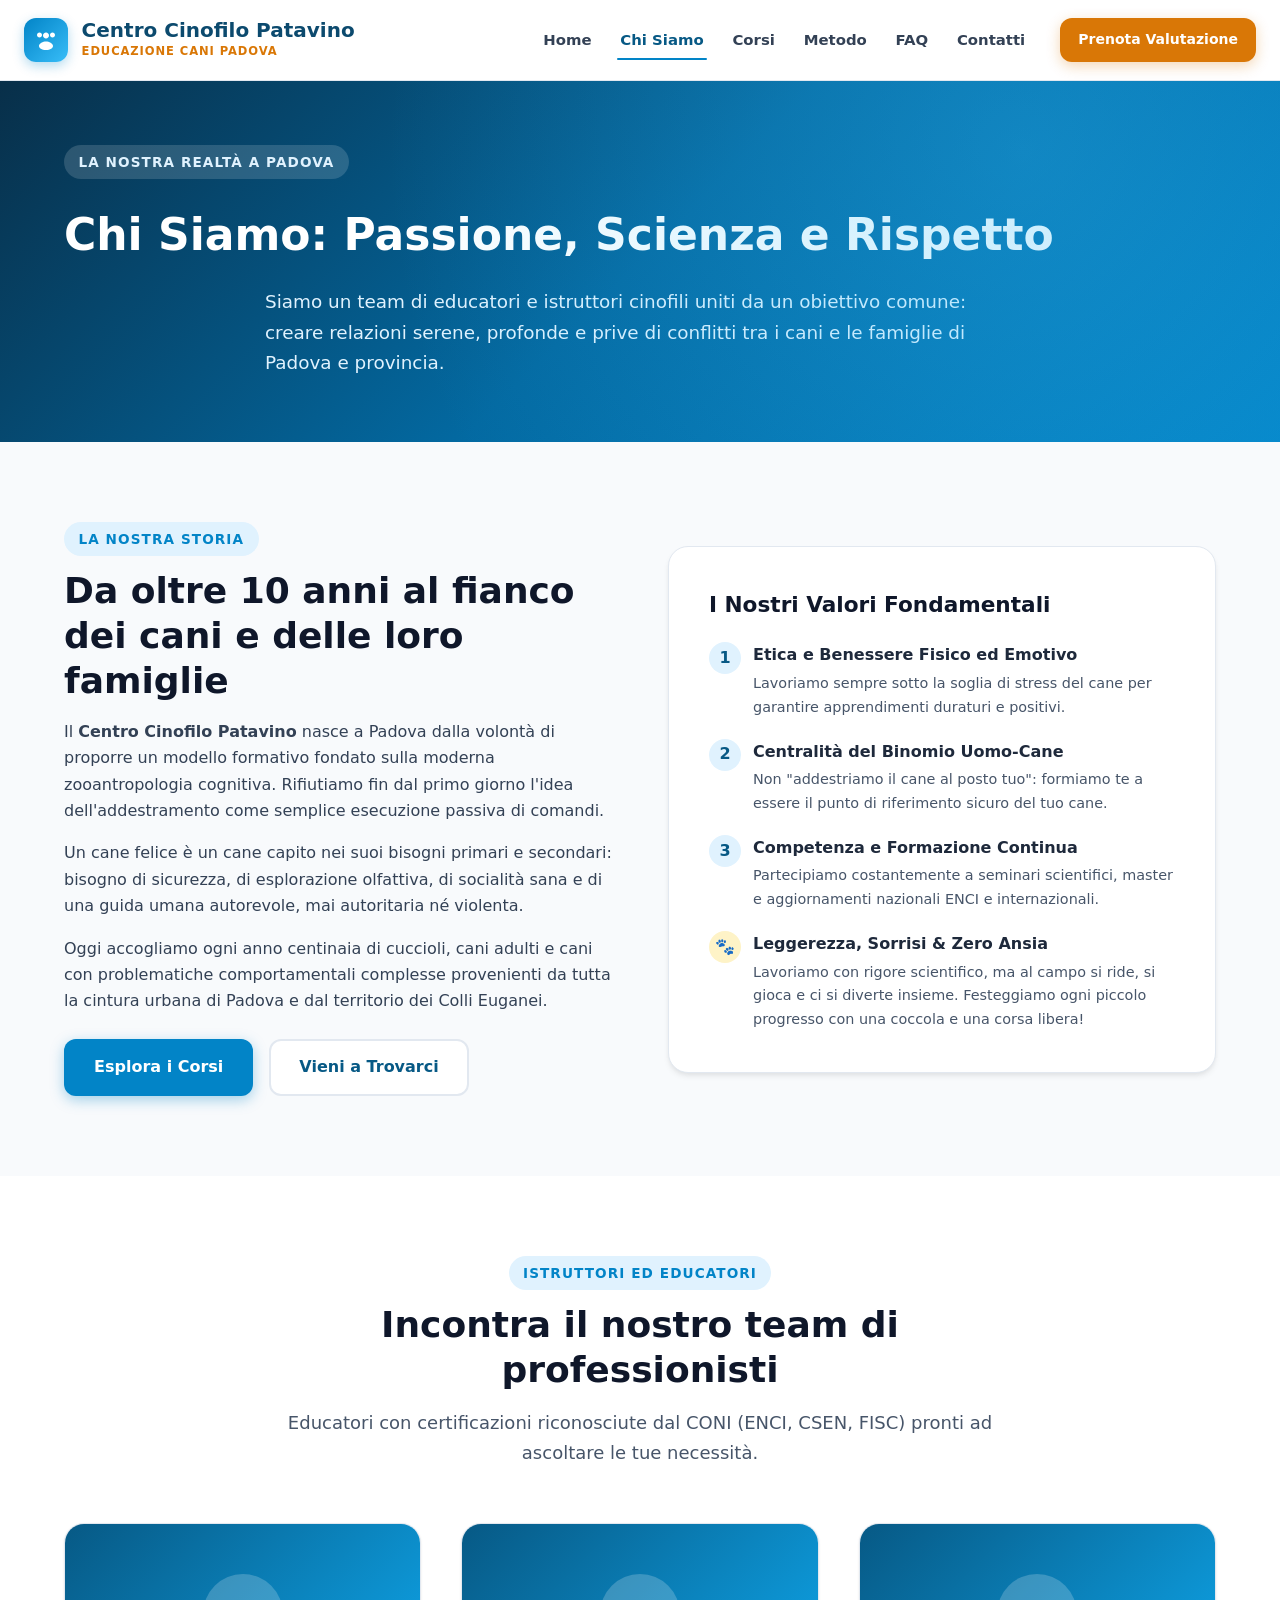
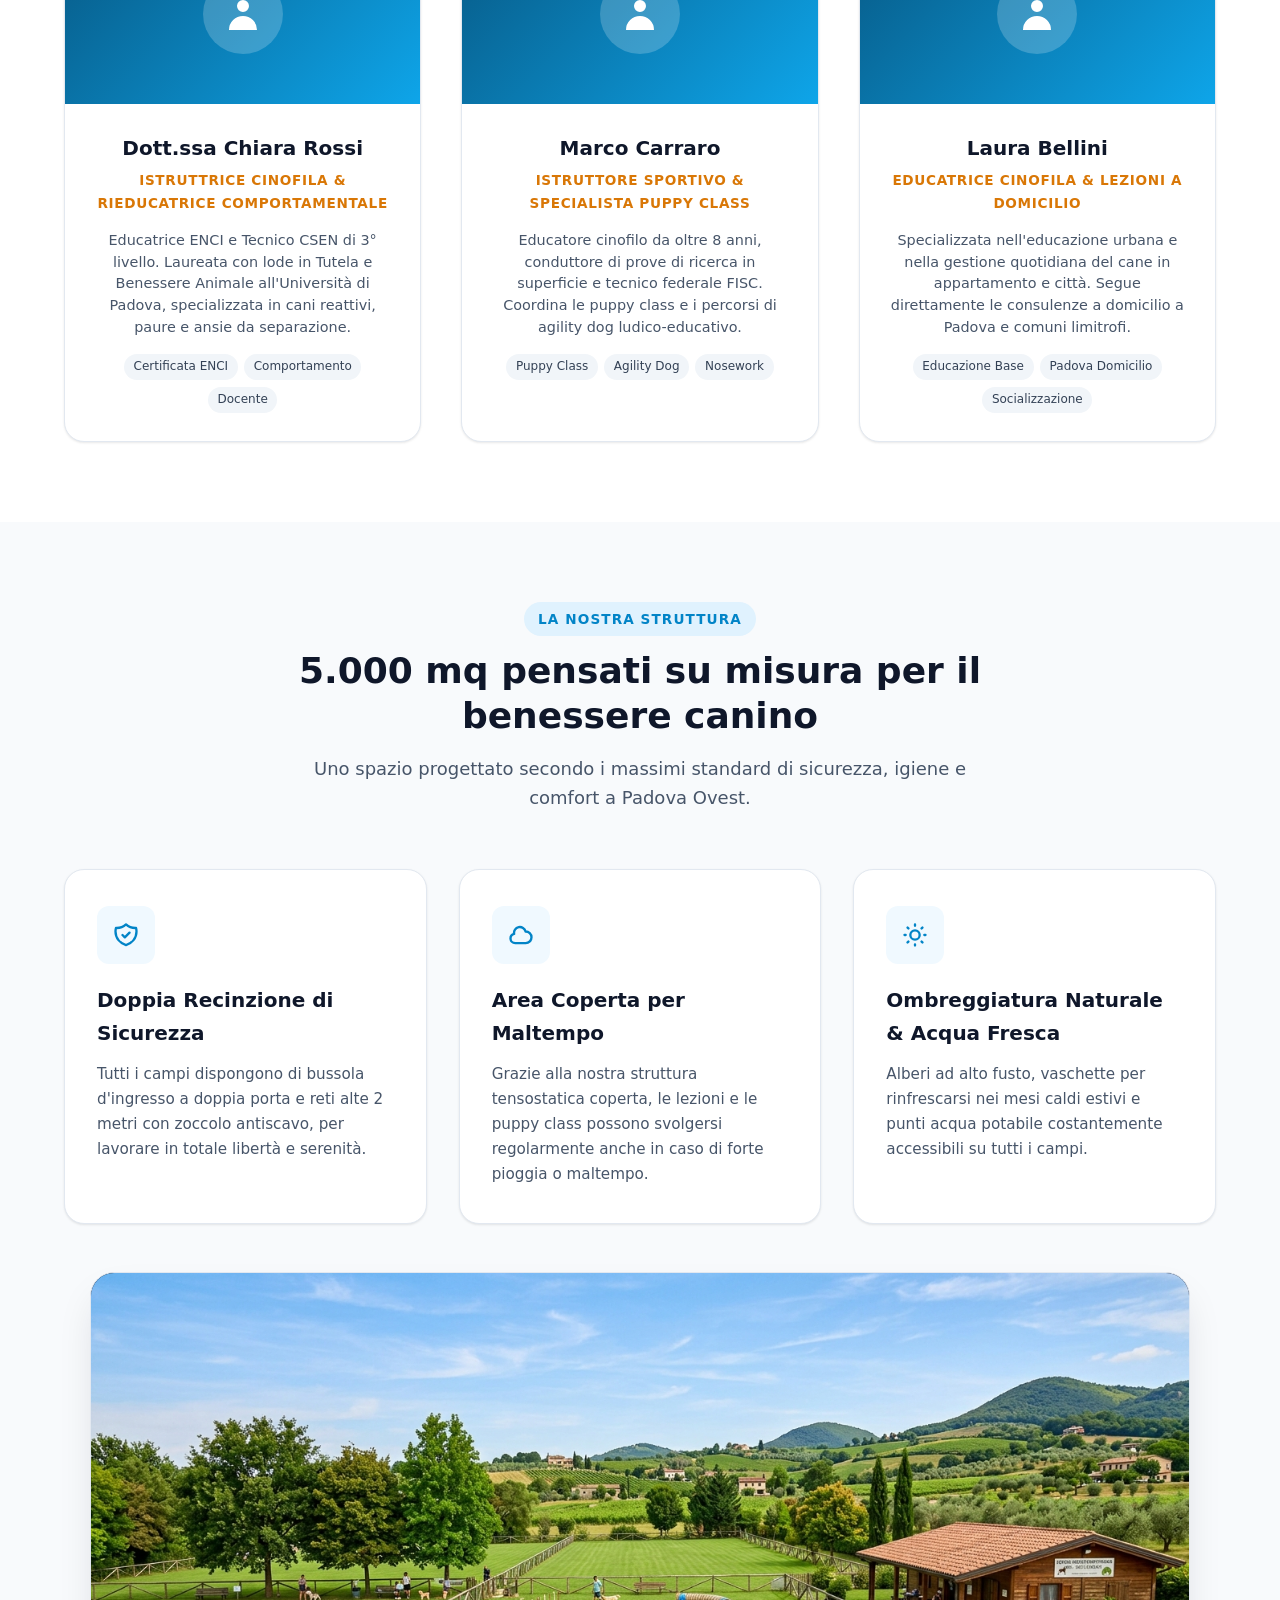
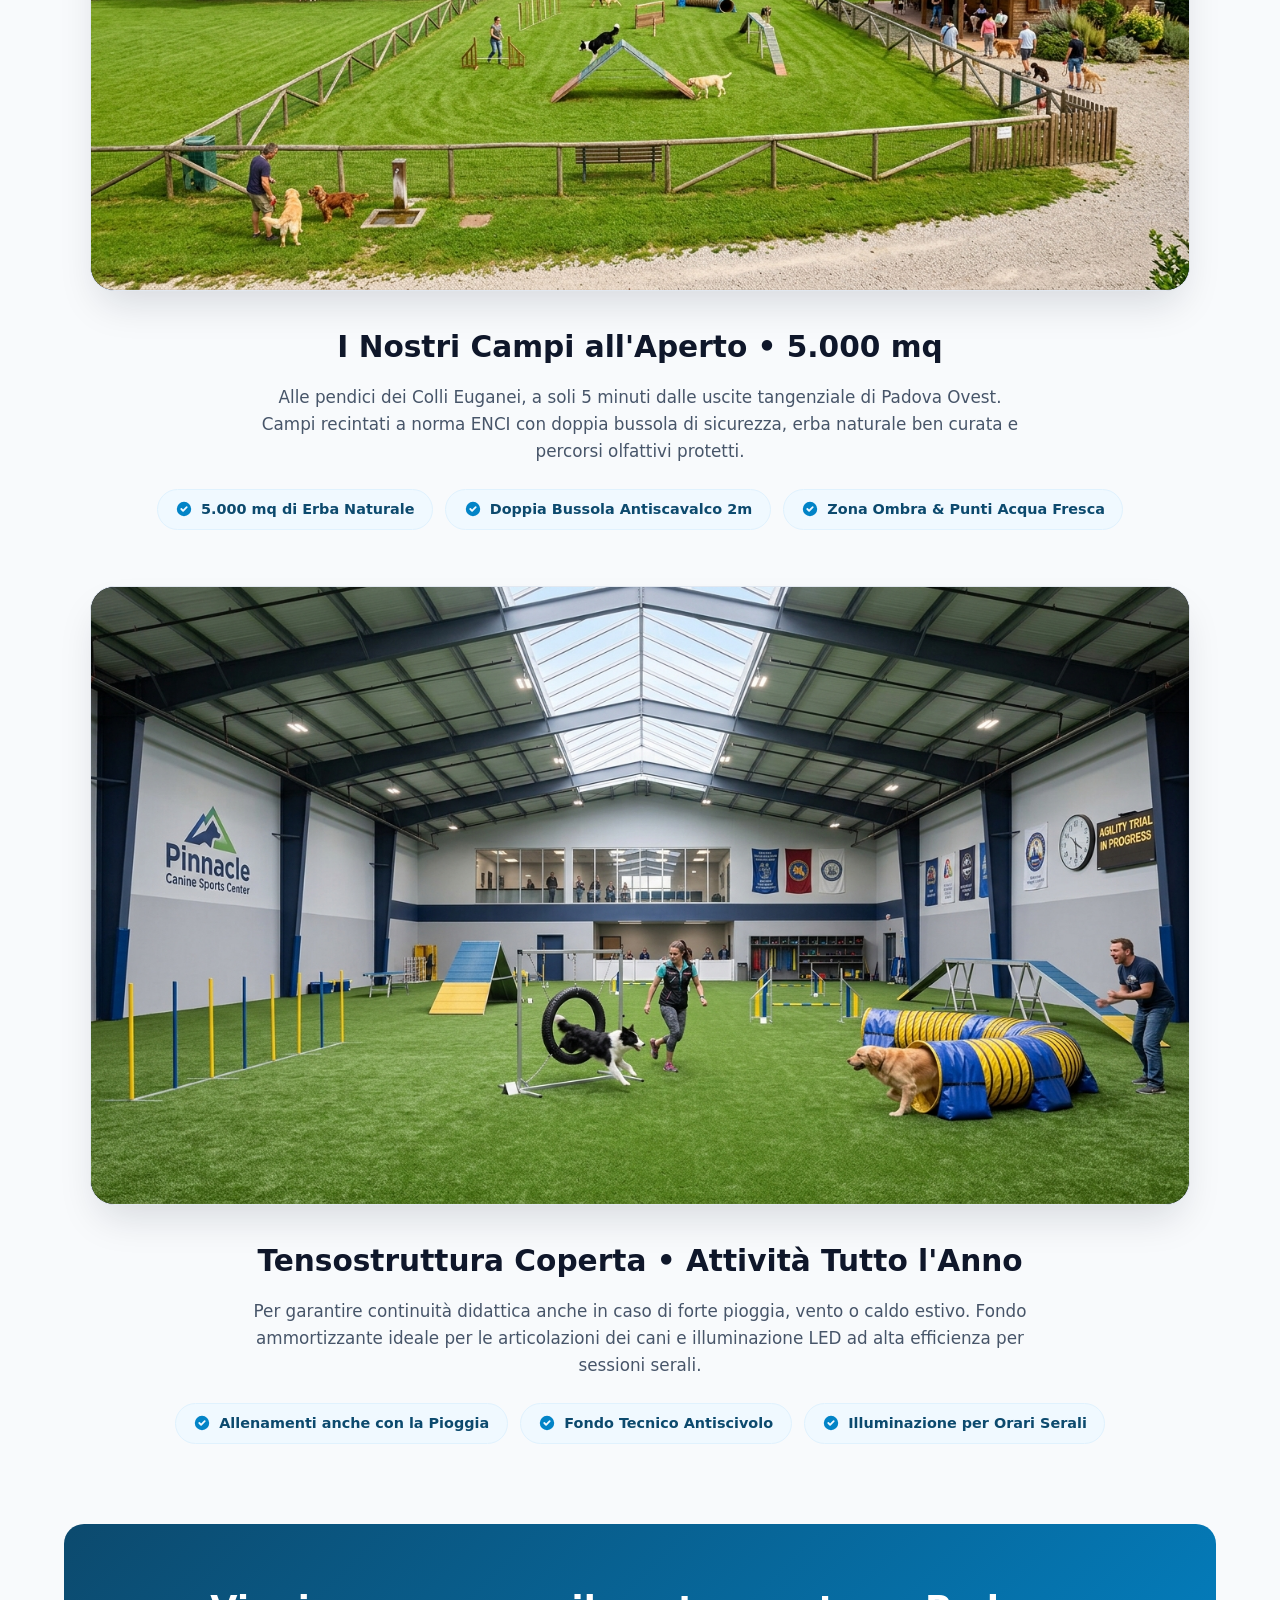
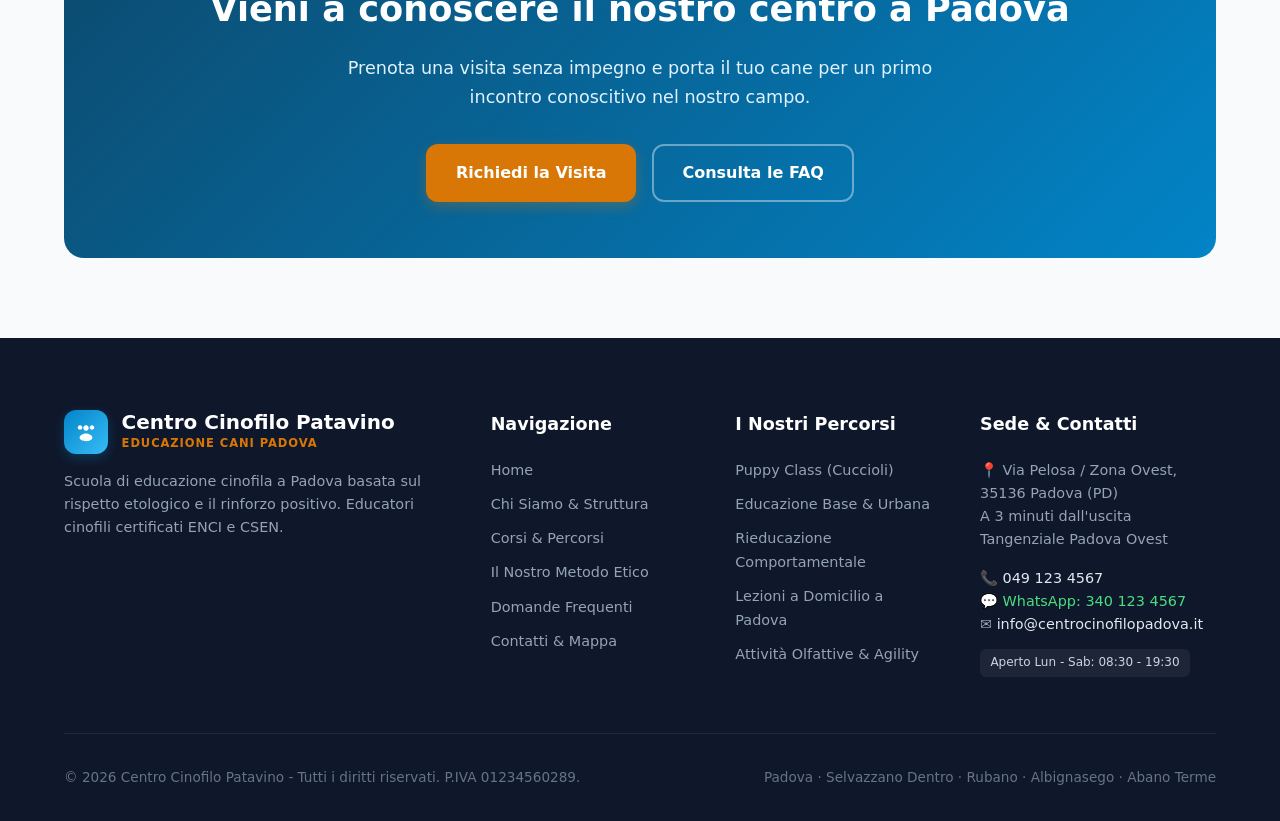
==== chi-siamo.html @ 5c938167 "Initial commit - Sito web centro addestramento cani" ====
<!DOCTYPE html>
<html lang="it">
<head>
  <meta charset="UTF-8">
  <meta name="viewport" content="width=device-width, initial-scale=1.0">
  <title>Chi Siamo & Struttura | Centro Cinofilo Patavino Padova</title>
  <meta name="description" content="Scopri chi siamo, la nostra filosofia cinofila e il team di educatori certificati ENCI e CSEN a Padova. Visita il nostro campo di 5.000 mq.">
  <link rel="stylesheet" href="./css/style.css?v=20261014-6">
  <style>
    .facility-showcase-container { width: 100%; max-width: 1100px; margin: 0 auto; }
    .facility-showcase-card { position: relative; width: 100%; margin: 0 auto; border-radius: 24px; overflow: hidden; box-shadow: 0 20px 40px -10px rgba(15,23,42,0.15); border: 1px solid #e2e8f0; aspect-ratio: 16/9; background: #0f172a; display: block; }
    .facility-showcase-card img { width: 100%; height: 100%; object-fit: cover; object-position: center; display: block; }
  </style>
</head>
<body>

  <!-- Header & Navigation -->
  <header class="site-header">
    <div class="container nav-container">
      <a href="./index.html" class="brand-logo" aria-label="Home Centro Cinofilo Patavino">
        <div class="brand-icon">
          <svg width="24" height="24" viewBox="0 0 24 24" fill="currentColor">
            <path d="M12 10.5c1.66 0 3-1.34 3-3s-1.34-3-3-3-3 1.34-3 3 1.34 3 3 3zm-6.5-1c1.38 0 2.5-1.12 2.5-2.5S6.88 4.5 5.5 4.5 3 5.62 3 7s1.12 2.5 2.5 2.5zm13 0c1.38 0 2.5-1.12 2.5-2.5S19.88 4.5 18.5 4.5 16 5.62 16 7s1.12 2.5 2.5 2.5zm-6.5 4c-3.07 0-7 1.93-7 4.5 0 2.21 2.69 4 7 4s7-1.79 7-4c0-2.57-3.93-4.5-7-4.5z"/>
          </svg>
        </div>
        <div class="brand-text">
          <span class="brand-title">Centro Cinofilo Patavino</span>
          <span class="brand-sub">Educazione Cani Padova</span>
        </div>
      </a>

      <nav class="nav-links">
        <a href="./index.html" class="nav-link">Home</a>
        <a href="./chi-siamo.html" class="nav-link active">Chi Siamo</a>
        <a href="./corsi.html" class="nav-link">Corsi</a>
        <a href="./metodo.html" class="nav-link">Metodo</a>
        <a href="./faq.html" class="nav-link">FAQ</a>
        <a href="./contatti.html" class="nav-link">Contatti</a>
        <a href="./contatti.html" class="btn btn-accent btn-sm">Prenota Valutazione</a>
      </nav>

      <button class="mobile-toggle" aria-label="Apri menu di navigazione" aria-expanded="false">
        <svg width="28" height="28" fill="none" viewBox="0 0 24 24" stroke="currentColor">
          <path stroke-linecap="round" stroke-linejoin="round" stroke-width="2" d="M4 6h16M4 12h16M4 18h16"/>
        </svg>
      </button>
    </div>
  </header>

  <!-- Page Header -->
  <section class="hero-section" style="padding: 4rem 0;">
    <div class="container text-center">
      <span class="section-tag" style="background: rgba(255,255,255,0.15); color: #e0f2fe;">La Nostra Realtà a Padova</span>
      <h1 style="font-size: 2.75rem; margin-top: 0.5rem; margin-bottom: 1rem;">Chi Siamo: Passione, Scienza e Rispetto</h1>
      <p style="max-width: 750px; margin: 0 auto; color: #e0f2fe; font-size: 1.15rem;">
        Siamo un team di educatori e istruttori cinofili uniti da un obiettivo comune: creare relazioni serene, profonde e prive di conflitti tra i cani e le famiglie di Padova e provincia.
      </p>
    </div>
  </section>

  <!-- About History & Mission -->
  <section class="section-padding">
    <div class="container">
      <div class="method-split">
        <div>
          <span class="section-tag">La Nostra Storia</span>
          <h2 class="section-title">Da oltre 10 anni al fianco dei cani e delle loro famiglie</h2>
          <p style="margin-bottom: 1rem; color: var(--dark-700);">
            Il <strong>Centro Cinofilo Patavino</strong> nasce a Padova dalla volontà di proporre un modello formativo fondato sulla moderna zooantropologia cognitiva. Rifiutiamo fin dal primo giorno l'idea dell'addestramento come semplice esecuzione passiva di comandi.
          </p>
          <p style="margin-bottom: 1rem; color: var(--dark-700);">
            Un cane felice è un cane capito nei suoi bisogni primari e secondari: bisogno di sicurezza, di esplorazione olfattiva, di socialità sana e di una guida umana autorevole, mai autoritaria né violenta.
          </p>
          <p style="margin-bottom: 1.5rem; color: var(--dark-700);">
            Oggi accogliamo ogni anno centinaia di cuccioli, cani adulti e cani con problematiche comportamentali complesse provenienti da tutta la cintura urbana di Padova e dal territorio dei Colli Euganei.
          </p>
          <div style="display: flex; gap: 1rem;">
            <a href="./corsi.html" class="btn btn-primary">Esplora i Corsi</a>
            <a href="./contatti.html" class="btn btn-secondary">Vieni a Trovarci</a>
          </div>
        </div>

        <div style="background: var(--white); padding: 2.5rem; border-radius: var(--radius-lg); border: 1px solid var(--gray-200); box-shadow: var(--shadow-md);">
          <h3 style="font-size: 1.35rem; margin-bottom: 1.25rem; color: var(--dark-900);">I Nostri Valori Fondamentali</h3>
          <ul style="display: flex; flex-direction: column; gap: 1.2rem;">
            <li style="display: flex; gap: 0.75rem; align-items: flex-start;">
              <div style="background: var(--primary-100); color: var(--primary-800); width: 32px; height: 32px; border-radius: 50%; display: flex; align-items: center; justify-content: center; flex-shrink: 0; font-weight: bold;">1</div>
              <div>
                <strong>Etica e Benessere Fisico ed Emotivo</strong>
                <p style="font-size: 0.9rem; color: var(--dark-600); margin-top: 0.2rem;">Lavoriamo sempre sotto la soglia di stress del cane per garantire apprendimenti duraturi e positivi.</p>
              </div>
            </li>
            <li style="display: flex; gap: 0.75rem; align-items: flex-start;">
              <div style="background: var(--primary-100); color: var(--primary-800); width: 32px; height: 32px; border-radius: 50%; display: flex; align-items: center; justify-content: center; flex-shrink: 0; font-weight: bold;">2</div>
              <div>
                <strong>Centralità del Binomio Uomo-Cane</strong>
                <p style="font-size: 0.9rem; color: var(--dark-600); margin-top: 0.2rem;">Non "addestriamo il cane al posto tuo": formiamo te a essere il punto di riferimento sicuro del tuo cane.</p>
              </div>
            </li>
            <li style="display: flex; gap: 0.75rem; align-items: flex-start;">
              <div style="background: var(--primary-100); color: var(--primary-800); width: 32px; height: 32px; border-radius: 50%; display: flex; align-items: center; justify-content: center; flex-shrink: 0; font-weight: bold;">3</div>
              <div>
                <strong>Competenza e Formazione Continua</strong>
                <p style="font-size: 0.9rem; color: var(--dark-600); margin-top: 0.2rem;">Partecipiamo costantemente a seminari scientifici, master e aggiornamenti nazionali ENCI e internazionali.</p>
              </div>
            </li>
            <li style="display: flex; gap: 0.75rem; align-items: flex-start;">
              <div style="background: #fef3c7; color: #92400e; width: 32px; height: 32px; border-radius: 50%; display: flex; align-items: center; justify-content: center; flex-shrink: 0; font-weight: bold;">🐾</div>
              <div>
                <strong>Leggerezza, Sorrisi & Zero Ansia</strong>
                <p style="font-size: 0.9rem; color: var(--dark-600); margin-top: 0.2rem;">Lavoriamo con rigore scientifico, ma al campo si ride, si gioca e ci si diverte insieme. Festeggiamo ogni piccolo progresso con una coccola e una corsa libera!</p>
              </div>
            </li>
          </ul>
        </div>
      </div>
    </div>
  </section>

  <!-- Team Section -->
  <section class="section-padding" style="background-color: var(--white);">
    <div class="container">
      <div class="section-header">
        <span class="section-tag">Istruttori ed Educatori</span>
        <h2 class="section-title">Incontra il nostro team di professionisti</h2>
        <p class="section-desc">Educatori con certificazioni riconosciute dal CONI (ENCI, CSEN, FISC) pronti ad ascoltare le tue necessità.</p>
      </div>

      <div class="team-grid">
        <!-- Trainer 1 -->
        <div class="team-card">
          <div class="team-avatar-box">
            <div class="team-avatar-icon">
              <!-- Trainer Icon -->
              <svg width="40" height="40" fill="currentColor" viewBox="0 0 20 20">
                <path fill-rule="evenodd" d="M10 9a3 3 0 100-6 3 3 0 000 6zm-7 9a7 7 0 1114 0H3z" clip-rule="evenodd"/>
              </svg>
            </div>
          </div>
          <div class="team-body">
            <h3>Dott.ssa Chiara Rossi</h3>
            <p class="team-role">Istruttrice Cinofila & Rieducatrice Comportamentale</p>
            <p class="team-bio">
              Educatrice ENCI e Tecnico CSEN di 3° livello. Laureata con lode in Tutela e Benessere Animale all'Università di Padova, specializzata in cani reattivi, paure e ansie da separazione.
            </p>
            <div class="team-tags">
              <span>Certificata ENCI</span>
              <span>Comportamento</span>
              <span>Docente</span>
            </div>
          </div>
        </div>

        <!-- Trainer 2 -->
        <div class="team-card">
          <div class="team-avatar-box">
            <div class="team-avatar-icon">
              <svg width="40" height="40" fill="currentColor" viewBox="0 0 20 20">
                <path fill-rule="evenodd" d="M10 9a3 3 0 100-6 3 3 0 000 6zm-7 9a7 7 0 1114 0H3z" clip-rule="evenodd"/>
              </svg>
            </div>
          </div>
          <div class="team-body">
            <h3>Marco Carraro</h3>
            <p class="team-role">Istruttore Sportivo & Specialista Puppy Class</p>
            <p class="team-bio">
              Educatore cinofilo da oltre 8 anni, conduttore di prove di ricerca in superficie e tecnico federale FISC. Coordina le puppy class e i percorsi di agility dog ludico-educativo.
            </p>
            <div class="team-tags">
              <span>Puppy Class</span>
              <span>Agility Dog</span>
              <span>Nosework</span>
            </div>
          </div>
        </div>

        <!-- Trainer 3 -->
        <div class="team-card">
          <div class="team-avatar-box">
            <div class="team-avatar-icon">
              <svg width="40" height="40" fill="currentColor" viewBox="0 0 20 20">
                <path fill-rule="evenodd" d="M10 9a3 3 0 100-6 3 3 0 000 6zm-7 9a7 7 0 1114 0H3z" clip-rule="evenodd"/>
              </svg>
            </div>
          </div>
          <div class="team-body">
            <h3>Laura Bellini</h3>
            <p class="team-role">Educatrice Cinofila & Lezioni a Domicilio</p>
            <p class="team-bio">
              Specializzata nell'educazione urbana e nella gestione quotidiana del cane in appartamento e città. Segue direttamente le consulenze a domicilio a Padova e comuni limitrofi.
            </p>
            <div class="team-tags">
              <span>Educazione Base</span>
              <span>Padova Domicilio</span>
              <span>Socializzazione</span>
            </div>
          </div>
        </div>
      </div>
    </div>
  </section>

  <!-- Facility / Struttura Section -->
  <section class="section-padding">
    <div class="container">
      <div class="section-header">
        <span class="section-tag">La Nostra Struttura</span>
        <h2 class="section-title">5.000 mq pensati su misura per il benessere canino</h2>
        <p class="section-desc">Uno spazio progettato secondo i massimi standard di sicurezza, igiene e comfort a Padova Ovest.</p>
      </div>

      <div class="features-grid">
        <div class="feature-card">
          <div class="feature-icon-wrapper">
            <svg width="28" height="28" fill="none" viewBox="0 0 24 24" stroke="currentColor">
              <path stroke-linecap="round" stroke-linejoin="round" stroke-width="2" d="M9 12l2 2 4-4m5.618-4.016A11.955 11.955 0 0112 2.944a11.955 11.955 0 01-8.618 3.04A12.02 12.02 0 003 9c0 5.591 3.824 10.29 9 11.622 5.176-1.332 9-6.03 9-11.622 0-1.042-.133-2.052-.382-3.016z"/>
            </svg>
          </div>
          <h3>Doppia Recinzione di Sicurezza</h3>
          <p>Tutti i campi dispongono di bussola d'ingresso a doppia porta e reti alte 2 metri con zoccolo antiscavo, per lavorare in totale libertà e serenità.</p>
        </div>

        <div class="feature-card">
          <div class="feature-icon-wrapper">
            <svg width="28" height="28" fill="none" viewBox="0 0 24 24" stroke="currentColor">
              <path stroke-linecap="round" stroke-linejoin="round" stroke-width="2" d="M3 15a4 4 0 004 4h9a5 5 0 10-.1-9.999 5.002 5.002 0 00-9.78 2.096A4.001 4.001 0 003 15z"/>
            </svg>
          </div>
          <h3>Area Coperta per Maltempo</h3>
          <p>Grazie alla nostra struttura tensostatica coperta, le lezioni e le puppy class possono svolgersi regolarmente anche in caso di forte pioggia o maltempo.</p>
        </div>

        <div class="feature-card">
          <div class="feature-icon-wrapper">
            <svg width="28" height="28" fill="none" viewBox="0 0 24 24" stroke="currentColor">
              <path stroke-linecap="round" stroke-linejoin="round" stroke-width="2" d="M12 3v1m0 16v1m9-9h-1M4 12H3m15.364 6.364l-.707-.707M6.343 6.343l-.707-.707m12.728 0l-.707.707M6.343 17.657l-.707.707M16 12a4 4 0 11-8 0 4 4 0 018 0z"/>
            </svg>
          </div>
          <h3>Ombreggiatura Naturale & Acqua Fresca</h3>
          <p>Alberi ad alto fusto, vaschette per rinfrescarsi nei mesi caldi estivi e punti acqua potabile costantemente accessibili su tutti i campi.</p>
        </div>
      </div>

      <!-- Facility Image Showcase Container (Clean & Perfectly Centered) -->
      <div class="facility-showcase-container" style="margin-top: 3rem;">
        <div class="facility-showcase-card">
          <img src="./images/dog-center-field.jpg" alt="Campo di addestramento cinofilo a Padova con vista Colli Euganei" width="1200" height="675" loading="lazy">
        </div>

        <div class="facility-details-block">
          <h3>I Nostri Campi all'Aperto &bull; 5.000 mq</h3>
          <p>
            Alle pendici dei Colli Euganei, a soli 5 minuti dalle uscite tangenziale di Padova Ovest. Campi recintati a norma ENCI con doppia bussola di sicurezza, erba naturale ben curata e percorsi olfattivi protetti.
          </p>
          <div class="facility-pills-row">
            <span class="facility-pill-clean">
              <svg width="18" height="18" fill="currentColor" viewBox="0 0 20 20"><path fill-rule="evenodd" d="M10 18a8 8 0 100-16 8 8 0 000 16zm3.707-9.293a1 1 0 00-1.414-1.414L9 10.586 7.707 9.293a1 1 0 00-1.414 1.414l2 2a1 1 0 001.414 0l4-4z" clip-rule="evenodd"/></svg>
              5.000 mq di Erba Naturale
            </span>
            <span class="facility-pill-clean">
              <svg width="18" height="18" fill="currentColor" viewBox="0 0 20 20"><path fill-rule="evenodd" d="M10 18a8 8 0 100-16 8 8 0 000 16zm3.707-9.293a1 1 0 00-1.414-1.414L9 10.586 7.707 9.293a1 1 0 00-1.414 1.414l2 2a1 1 0 001.414 0l4-4z" clip-rule="evenodd"/></svg>
              Doppia Bussola Antiscavalco 2m
            </span>
            <span class="facility-pill-clean">
              <svg width="18" height="18" fill="currentColor" viewBox="0 0 20 20"><path fill-rule="evenodd" d="M10 18a8 8 0 100-16 8 8 0 000 16zm3.707-9.293a1 1 0 00-1.414-1.414L9 10.586 7.707 9.293a1 1 0 00-1.414 1.414l2 2a1 1 0 001.414 0l4-4z" clip-rule="evenodd"/></svg>
              Zona Ombra & Punti Acqua Fresca
            </span>
          </div>
        </div>

        <!-- Tensostruttura Coperta Showcase -->
        <div style="margin-top: 3.5rem;">
          <div class="facility-showcase-card">
            <img src="./images/dog-indoor-arena.jpg" alt="Tensostruttura coperta per addestramento cinofilo al riparo dalla pioggia a Padova" width="1200" height="675" loading="lazy">
          </div>
          <div class="facility-details-block">
            <h3>Tensostruttura Coperta &bull; Attività Tutto l'Anno</h3>
            <p>
              Per garantire continuità didattica anche in caso di forte pioggia, vento o caldo estivo. Fondo ammortizzante ideale per le articolazioni dei cani e illuminazione LED ad alta efficienza per sessioni serali.
            </p>
            <div class="facility-pills-row">
              <span class="facility-pill-clean">
                <svg width="18" height="18" fill="currentColor" viewBox="0 0 20 20"><path fill-rule="evenodd" d="M10 18a8 8 0 100-16 8 8 0 000 16zm3.707-9.293a1 1 0 00-1.414-1.414L9 10.586 7.707 9.293a1 1 0 00-1.414 1.414l2 2a1 1 0 001.414 0l4-4z" clip-rule="evenodd"/></svg>
                Allenamenti anche con la Pioggia
              </span>
              <span class="facility-pill-clean">
                <svg width="18" height="18" fill="currentColor" viewBox="0 0 20 20"><path fill-rule="evenodd" d="M10 18a8 8 0 100-16 8 8 0 000 16zm3.707-9.293a1 1 0 00-1.414-1.414L9 10.586 7.707 9.293a1 1 0 00-1.414 1.414l2 2a1 1 0 001.414 0l4-4z" clip-rule="evenodd"/></svg>
                Fondo Tecnico Antiscivolo
              </span>
              <span class="facility-pill-clean">
                <svg width="18" height="18" fill="currentColor" viewBox="0 0 20 20"><path fill-rule="evenodd" d="M10 18a8 8 0 100-16 8 8 0 000 16zm3.707-9.293a1 1 0 00-1.414-1.414L9 10.586 7.707 9.293a1 1 0 00-1.414 1.414l2 2a1 1 0 001.414 0l4-4z" clip-rule="evenodd"/></svg>
                Illuminazione per Orari Serali
              </span>
            </div>
          </div>
        </div>
      </div>
    </div>
  </section>

  <!-- CTA Banner -->
  <section class="section-padding" style="padding-top: 0;">
    <div class="container">
      <div class="cta-banner">
        <h2>Vieni a conoscere il nostro centro a Padova</h2>
        <p>Prenota una visita senza impegno e porta il tuo cane per un primo incontro conoscitivo nel nostro campo.</p>
        <div style="display: flex; gap: 1rem; justify-content: center; flex-wrap: wrap;">
          <a href="./contatti.html" class="btn btn-accent">Richiedi la Visita</a>
          <a href="./faq.html" class="btn btn-secondary" style="background: transparent; color: #fff; border-color: rgba(255,255,255,0.4);">Consulta le FAQ</a>
        </div>
      </div>
    </div>
  </section>

  <!-- Footer -->
  <footer class="site-footer">
    <div class="container">
      <div class="footer-grid">
        <div class="footer-col">
          <div class="brand-logo" style="margin-bottom: 1rem;">
            <div class="brand-icon">
              <svg width="22" height="22" viewBox="0 0 24 24" fill="currentColor">
                <path d="M12 10.5c1.66 0 3-1.34 3-3s-1.34-3-3-3-3 1.34-3 3 1.34 3 3 3zm-6.5-1c1.38 0 2.5-1.12 2.5-2.5S6.88 4.5 5.5 4.5 3 5.62 3 7s1.12 2.5 2.5 2.5zm13 0c1.38 0 2.5-1.12 2.5-2.5S19.88 4.5 18.5 4.5 16 5.62 16 7s1.12 2.5 2.5 2.5zm-6.5 4c-3.07 0-7 1.93-7 4.5 0 2.21 2.69 4 7 4s7-1.79 7-4c0-2.57-3.93-4.5-7-4.5z"/>
              </svg>
            </div>
            <div class="brand-text">
              <span class="brand-title" style="color: #fff;">Centro Cinofilo Patavino</span>
              <span class="brand-sub">Educazione Cani Padova</span>
            </div>
          </div>
          <p class="footer-desc">
            Scuola di educazione cinofila a Padova basata sul rispetto etologico e il rinforzo positivo. Educatori cinofili certificati ENCI e CSEN.
          </p>
        </div>

        <div class="footer-col">
          <h4>Navigazione</h4>
          <div class="footer-links">
            <a href="./index.html">Home</a>
            <a href="./chi-siamo.html">Chi Siamo & Struttura</a>
            <a href="./corsi.html">Corsi & Percorsi</a>
            <a href="./metodo.html">Il Nostro Metodo Etico</a>
            <a href="./faq.html">Domande Frequenti</a>
            <a href="./contatti.html">Contatti & Mappa</a>
          </div>
        </div>

        <div class="footer-col">
          <h4>I Nostri Percorsi</h4>
          <div class="footer-links">
            <a href="./corsi.html#puppy">Puppy Class (Cuccioli)</a>
            <a href="./corsi.html#base">Educazione Base & Urbana</a>
            <a href="./corsi.html#rieducazione">Rieducazione Comportamentale</a>
            <a href="./corsi.html#domicilio">Lezioni a Domicilio a Padova</a>
            <a href="./corsi.html#sport">Attività Olfattive & Agility</a>
          </div>
        </div>

        <div class="footer-col">
          <h4>Sede & Contatti</h4>
          <p class="footer-desc" style="margin-top: 0; margin-bottom: 0.75rem;">
            📍 Via Pelosa / Zona Ovest, 35136 Padova (PD)<br>
            A 3 minuti dall'uscita Tangenziale Padova Ovest
          </p>
          <p class="footer-desc" style="margin-bottom: 0.75rem;">
            📞 <a href="tel:+390491234567" style="color: #e2e8f0;">049 123 4567</a><br>
            💬 <a href="https://wa.me/393401234567" target="_blank" rel="noopener" style="color: #4ade80;">WhatsApp: 340 123 4567</a><br>
            ✉️ <a href="mailto:info@centrocinofilopadova.it" style="color: #e2e8f0;">info@centrocinofilopadova.it</a>
          </p>
          <div class="footer-badge">
            <span>Aperto Lun - Sab: 08:30 - 19:30</span>
          </div>
        </div>
      </div>

      <div class="footer-bottom">
        <div>
          &copy; 2026 Centro Cinofilo Patavino - Tutti i diritti riservati. P.IVA 01234560289.
        </div>
        <div>
          <span>Padova &middot; Selvazzano Dentro &middot; Rubano &middot; Albignasego &middot; Abano Terme</span>
        </div>
      </div>
    </div>
  </footer>

  <script src="./js/main.js"></script>
</body>
</html>
---- css/style.css ----
/* ==========================================================================
   Centro Cinofilo Patavino - Stylesheet
   Modern, responsive, clean styling with natural organic palette
   ========================================================================== */

:root {
  --primary-950: #082f49;
  --primary-900: #0c4a6e;
  --primary-800: #075985;
  --primary-700: #0284c7;
  --primary-600: #0ea5e9;
  --primary-500: #38bdf8;
  --primary-200: #bae6fd;
  --primary-100: #e0f2fe;
  --primary-50:  #f0f9ff;

  --accent-700:  #b45309;
  --accent-600:  #d97706;
  --accent-500:  #f59e0b;
  --accent-100:  #fef3c7;

  --dark-900:    #0f172a;
  --dark-800:    #1e293b;
  --dark-700:    #334155;
  --dark-600:    #475569;
  --gray-500:    #64748b;
  --gray-300:    #cbd5e1;
  --gray-200:    #e2e8f0;
  --gray-100:    #f1f5f9;
  --gray-50:     #f8fafc;
  --white:       #ffffff;

  --font-main:   system-ui, -apple-system, BlinkMacSystemFont, "Segoe UI", Roboto, "Helvetica Neue", Arial, sans-serif;
  --radius-sm:   6px;
  --radius-md:   12px;
  --radius-lg:   20px;
  --radius-full: 9999px;

  --shadow-sm:   0 1px 3px rgba(0,0,0,0.06), 0 1px 2px rgba(0,0,0,0.04);
  --shadow-md:   0 4px 6px -1px rgba(0,0,0,0.08), 0 2px 4px -1px rgba(0,0,0,0.04);
  --shadow-lg:   0 10px 15px -3px rgba(0,0,0,0.08), 0 4px 6px -2px rgba(0,0,0,0.04);
  --shadow-xl:   0 20px 25px -5px rgba(0,0,0,0.1), 0 10px 10px -5px rgba(0,0,0,0.04);

  --transition:  all 0.25s ease-in-out;
}

/* Base & Reset */
*, *::before, *::after {
  box-sizing: border-box;
  margin: 0;
  padding: 0;
}

html {
  scroll-behavior: smooth;
  font-size: 16px;
}

body {
  font-family: var(--font-main);
  background-color: var(--gray-50);
  color: var(--dark-800);
  line-height: 1.65;
  -webkit-font-smoothing: antialiased;
  min-height: 100vh;
  display: flex;
  flex-direction: column;
}

img, svg {
  max-width: 100%;
  display: block;
}

a {
  color: var(--primary-700);
  text-decoration: none;
  transition: var(--transition);
}

a:hover {
  color: var(--primary-900);
}

ul, ol {
  list-style: none;
}

/* Layout Utilities */
.container {
  width: 100%;
  max-width: 1200px;
  margin-left: auto;
  margin-right: auto;
  padding-left: 1.5rem;
  padding-right: 1.5rem;
}

.section-padding {
  padding-top: 5rem;
  padding-bottom: 5rem;
}

.section-header {
  text-align: center;
  max-width: 720px;
  margin: 0 auto 3.5rem auto;
}

.section-tag {
  display: inline-block;
  font-size: 0.85rem;
  font-weight: 700;
  text-transform: uppercase;
  letter-spacing: 0.08em;
  color: var(--primary-700);
  background-color: var(--primary-100);
  padding: 0.35rem 0.9rem;
  border-radius: var(--radius-full);
  margin-bottom: 0.75rem;
}

.section-title {
  font-size: 2.25rem;
  font-weight: 800;
  color: var(--dark-900);
  line-height: 1.25;
  margin-bottom: 1rem;
}

.section-desc {
  font-size: 1.125rem;
  color: var(--dark-600);
}

/* Buttons */
.btn {
  display: inline-flex;
  align-items: center;
  justify-content: center;
  gap: 0.5rem;
  font-weight: 600;
  font-size: 1rem;
  padding: 0.85rem 1.75rem;
  border-radius: var(--radius-md);
  cursor: pointer;
  border: 2px solid transparent;
  transition: var(--transition);
  text-decoration: none;
  white-space: nowrap;
}

.btn-primary {
  background-color: var(--primary-700);
  color: var(--white);
  box-shadow: 0 4px 14px rgba(2, 132, 199, 0.35);
}

.btn-primary:hover {
  background-color: var(--primary-800);
  color: var(--white);
  transform: translateY(-2px);
  box-shadow: 0 6px 20px rgba(2, 132, 199, 0.45);
}

.btn-secondary {
  background-color: var(--white);
  color: var(--primary-800);
  border-color: var(--gray-200);
}

.btn-secondary:hover {
  border-color: var(--primary-700);
  color: var(--primary-700);
  transform: translateY(-2px);
}

.btn-accent {
  background-color: var(--accent-600);
  color: var(--white);
  box-shadow: 0 4px 14px rgba(217, 119, 6, 0.3);
}

.btn-accent:hover {
  background-color: var(--accent-700);
  color: var(--white);
  transform: translateY(-2px);
}

.btn-sm {
  padding: 0.5rem 1rem;
  font-size: 0.875rem;
}

/* Header & Navigation */
.site-header {
  position: sticky;
  top: 0;
  z-index: 1000;
  background-color: rgba(255, 255, 255, 0.96);
  backdrop-filter: blur(12px);
  border-bottom: 1px solid var(--gray-200);
  transition: var(--transition);
}

.site-header .container.nav-container,
.nav-container {
  display: flex;
  align-items: center;
  justify-content: space-between;
  height: 80px;
  max-width: 1320px;
  width: 100%;
}

.brand-logo {
  display: flex;
  align-items: center;
  gap: 0.85rem;
  text-decoration: none;
  flex-shrink: 0;
  margin-right: 3rem; /* Guaranteed comfortable whitespace between logo and menu */
}

.brand-icon {
  width: 44px;
  height: 44px;
  background: linear-gradient(135deg, var(--primary-700), var(--primary-500));
  border-radius: var(--radius-md);
  display: flex;
  align-items: center;
  justify-content: center;
  color: var(--white);
  flex-shrink: 0;
  box-shadow: 0 4px 12px rgba(2, 132, 199, 0.3);
}

.brand-text {
  display: flex;
  flex-direction: column;
}

.brand-title {
  font-size: 1.25rem;
  font-weight: 800;
  color: var(--primary-900);
  line-height: 1.15;
  white-space: nowrap;
}

.brand-sub {
  font-size: 0.72rem;
  font-weight: 700;
  text-transform: uppercase;
  letter-spacing: 0.08em;
  color: var(--accent-600);
  white-space: nowrap;
}

.nav-links {
  display: flex;
  align-items: center;
  gap: 1.4rem;
  margin-left: auto;
}

.nav-link {
  font-size: 0.93rem;
  font-weight: 600;
  color: var(--dark-700);
  position: relative;
  padding: 0.5rem 0.2rem;
  white-space: nowrap;
  transition: color 0.2s ease;
}

.nav-link:hover, .nav-link.active {
  color: var(--primary-800);
}

.nav-link.active::after {
  content: "";
  position: absolute;
  bottom: 0;
  left: 0;
  width: 100%;
  height: 2.5px;
  background-color: var(--primary-700);
  border-radius: var(--radius-full);
}

.nav-links .btn {
  margin-left: 0.6rem;
}

.mobile-toggle {
  display: none;
  background: none;
  border: none;
  cursor: pointer;
  padding: 0.5rem;
  color: var(--dark-800);
}

/* Hero Section */
.hero-section {
  position: relative;
  background: linear-gradient(135deg, #082f49 0%, #0369a1 50%, #0284c7 100%);
  color: var(--white);
  padding: 5.5rem 0 6.5rem 0;
  overflow: hidden;
}

.hero-section::before {
  content: "";
  position: absolute;
  top: 0;
  left: 0;
  width: 100%;
  height: 100%;
  background: radial-gradient(circle at 80% 20%, rgba(56, 189, 248, 0.28) 0%, transparent 60%);
  pointer-events: none;
}

.hero-grid {
  display: grid;
  grid-template-columns: 1.2fr 0.8fr;
  gap: 3.5rem;
  align-items: center;
  position: relative;
  z-index: 2;
}

.hero-content h1 {
  font-size: 3rem;
  font-weight: 800;
  line-height: 1.2;
  margin-bottom: 1.25rem;
}

.hero-content h1 span {
  color: var(--accent-500);
}

.hero-content p {
  font-size: 1.2rem;
  line-height: 1.6;
  color: #e0f2fe;
  margin-bottom: 2rem;
  max-width: 600px;
}

.hero-actions {
  display: flex;
  flex-wrap: wrap;
  gap: 1rem;
  margin-bottom: 2.5rem;
}

.hero-stats {
  display: flex;
  gap: 2.5rem;
  border-top: 1px solid rgba(255,255,255,0.15);
  padding-top: 1.5rem;
}

.stat-item h3 {
  font-size: 1.75rem;
  font-weight: 800;
  color: var(--white);
}

.stat-item p {
  font-size: 0.85rem;
  color: #bae6fd;
  margin-bottom: 0;
}

.hero-card {
  background: rgba(255, 255, 255, 0.08);
  border: 1px solid rgba(255, 255, 255, 0.2);
  backdrop-filter: blur(16px);
  padding: 2.25rem;
  border-radius: var(--radius-lg);
  color: var(--white);
  box-shadow: var(--shadow-xl);
}

.hero-card h3 {
  font-size: 1.4rem;
  margin-bottom: 1.25rem;
  display: flex;
  align-items: center;
  gap: 0.6rem;
}

.hero-card-list {
  display: flex;
  flex-direction: column;
  gap: 1rem;
  margin-bottom: 1.5rem;
}

.hero-card-list li {
  display: flex;
  align-items: flex-start;
  gap: 0.75rem;
  font-size: 0.95rem;
  color: #f0f9ff;
}

.hero-card-list svg {
  color: var(--primary-500);
  flex-shrink: 0;
  margin-top: 3px;
}

/* Feature Grid */
.features-grid {
  display: grid;
  grid-template-columns: repeat(auto-fit, minmax(280px, 1fr));
  gap: 2rem;
}

.feature-card {
  background: var(--white);
  padding: 2.25rem 2rem;
  border-radius: var(--radius-lg);
  border: 1px solid var(--gray-200);
  box-shadow: var(--shadow-sm);
  transition: var(--transition);
}

.feature-card:hover {
  transform: translateY(-4px);
  box-shadow: var(--shadow-lg);
  border-color: var(--primary-500);
}

.feature-icon-wrapper {
  width: 58px;
  height: 58px;
  border-radius: var(--radius-md);
  background-color: var(--primary-50);
  color: var(--primary-700);
  display: flex;
  align-items: center;
  justify-content: center;
  margin-bottom: 1.25rem;
}

.feature-card h3 {
  font-size: 1.25rem;
  font-weight: 700;
  margin-bottom: 0.75rem;
  color: var(--dark-900);
}

.feature-card p {
  color: var(--dark-600);
  font-size: 0.95rem;
}

/* Services / Courses Cards */
.courses-grid {
  display: grid;
  grid-template-columns: repeat(auto-fit, minmax(320px, 1fr));
  gap: 2.25rem;
}

.course-card {
  background: var(--white);
  border-radius: var(--radius-lg);
  border: 1px solid var(--gray-200);
  overflow: hidden;
  box-shadow: var(--shadow-sm);
  display: flex;
  flex-direction: column;
  transition: var(--transition);
}

.course-card:hover {
  transform: translateY(-5px);
  box-shadow: var(--shadow-xl);
  border-color: var(--primary-600);
}

.course-card-header {
  padding: 1.75rem;
  background: linear-gradient(135deg, var(--gray-50) 0%, var(--primary-50) 100%);
  border-bottom: 1px solid var(--gray-200);
  position: relative;
}

.course-badge {
  display: inline-block;
  font-size: 0.75rem;
  font-weight: 700;
  letter-spacing: 0.05em;
  text-transform: uppercase;
  color: var(--primary-800);
  background-color: var(--white);
  padding: 0.25rem 0.75rem;
  border-radius: var(--radius-full);
  margin-bottom: 0.75rem;
  border: 1px solid var(--primary-100);
}

.course-card-header h3 {
  font-size: 1.35rem;
  font-weight: 800;
  color: var(--dark-900);
}

.course-card-body {
  padding: 1.75rem;
  display: flex;
  flex-direction: column;
  flex-grow: 1;
}

.course-target {
  font-size: 0.9rem;
  font-weight: 600;
  color: var(--accent-700);
  margin-bottom: 0.75rem;
}

.course-description {
  color: var(--dark-600);
  font-size: 0.95rem;
  margin-bottom: 1.25rem;
  flex-grow: 1;
}

.course-highlights {
  margin-bottom: 1.5rem;
  display: flex;
  flex-direction: column;
  gap: 0.5rem;
}

.course-highlights li {
  font-size: 0.875rem;
  color: var(--dark-700);
  display: flex;
  align-items: center;
  gap: 0.5rem;
}

.course-highlights svg {
  color: var(--primary-600);
  flex-shrink: 0;
}

.course-card-footer {
  padding-top: 1.25rem;
  border-top: 1px solid var(--gray-100);
  display: flex;
  align-items: center;
  justify-content: space-between;
}

/* Method / Approach Section */
.method-split {
  display: grid;
  grid-template-columns: 1fr 1fr;
  gap: 3.5rem;
  align-items: center;
}

.method-card {
  background: var(--white);
  padding: 2rem;
  border-radius: var(--radius-lg);
  border-left: 4px solid var(--primary-700);
  box-shadow: var(--shadow-md);
  margin-bottom: 1.5rem;
}

.method-card h4 {
  font-size: 1.15rem;
  font-weight: 700;
  color: var(--dark-900);
  margin-bottom: 0.5rem;
}

.comparison-box {
  background: var(--white);
  border-radius: var(--radius-lg);
  padding: 2.25rem;
  border: 1px solid var(--gray-200);
  box-shadow: var(--shadow-md);
}

.comparison-list {
  display: flex;
  flex-direction: column;
  gap: 1.25rem;
}

.comparison-item {
  display: flex;
  gap: 1rem;
}

.comparison-item.no svg {
  color: #ef4444;
}

.comparison-item.yes svg {
  color: var(--primary-600);
}

/* Testimonials */
.testimonials-grid {
  display: grid;
  grid-template-columns: repeat(auto-fit, minmax(300px, 1fr));
  gap: 2rem;
}

.testimonial-card {
  background: var(--white);
  padding: 2rem;
  border-radius: var(--radius-lg);
  border: 1px solid var(--gray-200);
  box-shadow: var(--shadow-sm);
  display: flex;
  flex-direction: column;
}

.testimonial-stars {
  display: flex;
  gap: 0.25rem;
  color: var(--accent-500);
  margin-bottom: 1rem;
}

.testimonial-text {
  font-style: italic;
  color: var(--dark-700);
  margin-bottom: 1.5rem;
  flex-grow: 1;
}

.testimonial-author {
  display: flex;
  align-items: center;
  gap: 1rem;
}

.author-avatar {
  width: 48px;
  height: 48px;
  border-radius: 50%;
  background: var(--primary-100);
  color: var(--primary-800);
  font-weight: 700;
  display: flex;
  align-items: center;
  justify-content: center;
}

.author-info h4 {
  font-size: 0.95rem;
  font-weight: 700;
  color: var(--dark-900);
}

.author-info p {
  font-size: 0.8rem;
  color: var(--gray-500);
}

/* Team Section */
.team-grid {
  display: grid;
  grid-template-columns: repeat(auto-fit, minmax(280px, 1fr));
  gap: 2.5rem;
}

.team-card {
  background: var(--white);
  border-radius: var(--radius-lg);
  border: 1px solid var(--gray-200);
  overflow: hidden;
  box-shadow: var(--shadow-sm);
  text-align: center;
}

.team-avatar-box {
  background: linear-gradient(135deg, var(--primary-800), var(--primary-600));
  height: 180px;
  display: flex;
  align-items: center;
  justify-content: center;
  color: var(--white);
}

.team-avatar-icon {
  width: 80px;
  height: 80px;
  border-radius: 50%;
  background: rgba(255,255,255,0.2);
  display: flex;
  align-items: center;
  justify-content: center;
}

.team-body {
  padding: 1.75rem;
}

.team-body h3 {
  font-size: 1.25rem;
  font-weight: 800;
  color: var(--dark-900);
  margin-bottom: 0.25rem;
}

.team-role {
  font-size: 0.85rem;
  font-weight: 600;
  color: var(--accent-600);
  text-transform: uppercase;
  letter-spacing: 0.05em;
  margin-bottom: 1rem;
}

.team-bio {
  font-size: 0.9rem;
  color: var(--dark-600);
  line-height: 1.5;
  margin-bottom: 1rem;
}

.team-tags {
  display: flex;
  flex-wrap: wrap;
  gap: 0.4rem;
  justify-content: center;
}

.team-tags span {
  font-size: 0.75rem;
  background: var(--gray-100);
  color: var(--dark-700);
  padding: 0.2rem 0.6rem;
  border-radius: var(--radius-full);
}

/* FAQ Accordion */
.faq-accordion {
  max-width: 800px;
  margin: 0 auto;
  display: flex;
  flex-direction: column;
  gap: 1rem;
}

.faq-item {
  background: var(--white);
  border: 1px solid var(--gray-200);
  border-radius: var(--radius-md);
  overflow: hidden;
  transition: var(--transition);
}

.faq-item.active {
  border-color: var(--primary-500);
  box-shadow: var(--shadow-md);
}

.faq-question {
  width: 100%;
  padding: 1.25rem 1.5rem;
  background: none;
  border: none;
  text-align: left;
  font-size: 1.05rem;
  font-weight: 700;
  color: var(--dark-900);
  cursor: pointer;
  display: flex;
  justify-content: space-between;
  align-items: center;
  gap: 1rem;
}

.faq-icon {
  transition: transform 0.3s ease;
  flex-shrink: 0;
  color: var(--primary-700);
}

.faq-item.active .faq-icon {
  transform: rotate(180deg);
}

.faq-answer {
  max-height: 0;
  overflow: hidden;
  transition: max-height 0.35s ease-out, padding 0.25s ease;
  padding: 0 1.5rem;
  color: var(--dark-600);
  font-size: 0.95rem;
  line-height: 1.6;
}

.faq-item.active .faq-answer {
  max-height: 500px;
  padding: 0 1.5rem 1.25rem 1.5rem;
}

/* Contact Page Layout */
.contact-grid {
  display: grid;
  grid-template-columns: 1fr 1.2fr;
  gap: 3.5rem;
}

.contact-info-card {
  background: linear-gradient(135deg, var(--primary-900) 0%, var(--primary-800) 100%);
  color: var(--white);
  padding: 2.75rem 2.25rem;
  border-radius: var(--radius-lg);
  box-shadow: var(--shadow-xl);
}

.contact-info-card h3 {
  font-size: 1.6rem;
  font-weight: 800;
  margin-bottom: 1rem;
}

.contact-info-card p {
  color: #bae6fd;
  margin-bottom: 2rem;
  font-size: 0.95rem;
}

.contact-details {
  display: flex;
  flex-direction: column;
  gap: 1.5rem;
  margin-bottom: 2.5rem;
}

.contact-detail-item {
  display: flex;
  gap: 1rem;
  align-items: flex-start;
}

.contact-icon {
  width: 42px;
  height: 42px;
  background: rgba(255,255,255,0.12);
  border-radius: var(--radius-md);
  display: flex;
  align-items: center;
  justify-content: center;
  flex-shrink: 0;
  color: var(--primary-100);
}

.contact-detail-text h4 {
  font-size: 0.9rem;
  color: #7dd3fc;
  font-weight: 600;
  margin-bottom: 0.15rem;
}

.contact-detail-text p, .contact-detail-text a {
  color: var(--white);
  font-size: 0.95rem;
}

.contact-hours-box {
  border-top: 1px solid rgba(255,255,255,0.15);
  padding-top: 1.5rem;
}

.contact-hours-box h4 {
  font-size: 1rem;
  margin-bottom: 0.5rem;
}

.contact-hours-box p {
  margin-bottom: 0.25rem;
  font-size: 0.85rem;
  color: #bae6fd;
}

/* Contact Form */
.form-card {
  background: var(--white);
  padding: 2.75rem;
  border-radius: var(--radius-lg);
  border: 1px solid var(--gray-200);
  box-shadow: var(--shadow-md);
}

.form-group {
  margin-bottom: 1.25rem;
}

.form-row {
  display: grid;
  grid-template-columns: 1fr 1fr;
  gap: 1.25rem;
}

.form-label {
  display: block;
  font-size: 0.875rem;
  font-weight: 600;
  color: var(--dark-800);
  margin-bottom: 0.4rem;
}

.form-control {
  width: 100%;
  padding: 0.75rem 1rem;
  font-size: 0.95rem;
  border: 1px solid var(--gray-300);
  border-radius: var(--radius-md);
  outline: none;
  font-family: inherit;
  transition: var(--transition);
}

.form-control:focus {
  border-color: var(--primary-600);
  box-shadow: 0 0 0 3px rgba(14, 165, 233, 0.25);
}

textarea.form-control {
  resize: vertical;
  min-height: 120px;
}

.form-alert {
  display: none;
  padding: 1rem;
  border-radius: var(--radius-md);
  margin-bottom: 1.5rem;
  font-size: 0.95rem;
}

.form-alert.success {
  background-color: #e0f2fe;
  color: #0369a1;
  border: 1px solid #bae6fd;
}

/* CTA Banner */
.cta-banner {
  background: linear-gradient(135deg, var(--primary-900), var(--primary-700));
  color: var(--white);
  border-radius: var(--radius-lg);
  padding: 3.5rem 3rem;
  text-align: center;
  position: relative;
  overflow: hidden;
}

.cta-banner h2 {
  font-size: 2.2rem;
  font-weight: 800;
  margin-bottom: 1rem;
}

.cta-banner p {
  font-size: 1.1rem;
  color: #e0f2fe;
  max-width: 600px;
  margin: 0 auto 2rem auto;
}

/* Footer */
.site-footer {
  background-color: var(--dark-900);
  color: #cbd5e1;
  padding-top: 4.5rem;
  padding-bottom: 2rem;
  margin-top: auto;
}

.footer-grid {
  display: grid;
  grid-template-columns: 1.5fr 1fr 1fr 1.2fr;
  gap: 3rem;
  margin-bottom: 3.5rem;
}

.footer-col h4 {
  color: var(--white);
  font-size: 1.1rem;
  font-weight: 700;
  margin-bottom: 1.25rem;
}

.footer-desc {
  font-size: 0.9rem;
  line-height: 1.6;
  margin-top: 1rem;
  color: #94a3b8;
}

.footer-links {
  display: flex;
  flex-direction: column;
  gap: 0.65rem;
}

.footer-links a {
  color: #94a3b8;
  font-size: 0.9rem;
}

.footer-links a:hover {
  color: var(--primary-500);
  padding-left: 4px;
}

.footer-bottom {
  border-top: 1px solid rgba(255, 255, 255, 0.08);
  padding-top: 2rem;
  display: flex;
  justify-content: space-between;
  align-items: center;
  font-size: 0.85rem;
  color: #64748b;
}

.footer-badge {
  display: inline-flex;
  align-items: center;
  gap: 0.4rem;
  background: rgba(255,255,255,0.06);
  padding: 0.25rem 0.65rem;
  border-radius: var(--radius-sm);
  font-size: 0.75rem;
}

/* Responsive */
@media (max-width: 992px) {
  .hero-grid {
    grid-template-columns: 1fr;
    gap: 2.5rem;
  }
  .method-split {
    grid-template-columns: 1fr;
    gap: 2rem;
  }
  .contact-grid {
    grid-template-columns: 1fr;
  }
  .footer-grid {
    grid-template-columns: 1fr 1fr;
    gap: 2.5rem;
  }
}

@media (max-width: 1024px) {
  .mobile-toggle {
    display: block;
  }
  .nav-links {
    position: fixed;
    top: 80px;
    left: 0;
    width: 100%;
    background-color: var(--white);
    flex-direction: column;
    align-items: flex-start;
    padding: 1.5rem 2rem;
    gap: 1.25rem;
    border-bottom: 2px solid var(--gray-200);
    box-shadow: var(--shadow-lg);
    transform: translateY(-120%);
    opacity: 0;
    pointer-events: none;
    transition: all 0.3s ease-in-out;
  }
  .nav-links.open {
    transform: translateY(0);
    opacity: 1;
    pointer-events: all;
  }
  .nav-links .btn {
    margin-left: 0;
    width: 100%;
    text-align: center;
  }
}

@media (max-width: 768px) {
  .hero-content h1 {
    font-size: 2.25rem;
  }
  .section-title {
    font-size: 1.85rem;
  }
  .form-row {
    grid-template-columns: 1fr;
  }
  .footer-grid {
    grid-template-columns: 1fr;
  }
  .footer-bottom {
    flex-direction: column;
    gap: 1rem;
    text-align: center;
  }
}

/* ==========================================================================
   Modern Visual & Image Components (Anti-stretch, responsive, premium framing)
   ========================================================================== */

/* Universal Image Reset & Containment */
img {
  max-width: 100%;
  height: auto;
  vertical-align: middle;
  object-fit: cover;
}

/* 1. Hero Visual Card (Clean, Unobstructed Image Presentation) */
.hero-visual-card {
  position: relative;
  width: 100%;
  max-width: 520px;
  margin: 0 auto;
  border-radius: 28px;
  padding: 8px;
  background: linear-gradient(145deg, rgba(255, 255, 255, 0.22) 0%, rgba(255, 255, 255, 0.05) 100%);
  backdrop-filter: blur(16px);
  box-shadow: 0 25px 50px -12px rgba(0, 0, 0, 0.5), 0 0 0 1px rgba(255, 255, 255, 0.2);
  transition: transform 0.4s cubic-bezier(0.16, 1, 0.3, 1), box-shadow 0.4s ease;
}

.hero-visual-card:hover {
  transform: translateY(-5px);
  box-shadow: 0 35px 70px -15px rgba(0, 0, 0, 0.6), 0 0 0 1px rgba(255, 255, 255, 0.3);
}

.hero-visual-inner {
  position: relative;
  border-radius: 20px;
  overflow: hidden;
  width: 100%;
  aspect-ratio: 4 / 3;
  background-color: var(--primary-900);
}

.hero-visual-inner img {
  width: 100%;
  height: 100%;
  object-fit: cover;
  object-position: center 25%;
  display: block;
}

/* Subtle clean tag under hero image, NOT obscuring the photo */
.hero-image-caption-bar {
  display: flex;
  align-items: center;
  justify-content: center;
  gap: 0.6rem;
  margin-top: 0.85rem;
  font-size: 0.85rem;
  color: #bae6fd;
  font-weight: 600;
  text-align: center;
}

.hero-image-caption-bar svg {
  color: var(--accent-500);
}

/* 2. Facility Showcase Section (Fully Centered, Unobstructed Panoramic View) */
.facility-section {
  background-color: var(--white);
  border-top: 1px solid var(--gray-200);
  border-bottom: 1px solid var(--gray-200);
}

.facility-showcase-container {
  width: 100%;
  max-width: 1100px;
  margin: 0 auto;
}

.facility-showcase-card {
  position: relative;
  width: 100%;
  margin: 0 auto;
  border-radius: 24px;
  overflow: hidden;
  box-shadow: 0 20px 40px -10px rgba(15, 23, 42, 0.15);
  border: 1px solid var(--gray-200);
  aspect-ratio: 16 / 9;
  background-color: var(--dark-900);
  display: block;
}

.facility-showcase-card img {
  width: 100%;
  height: 100%;
  object-fit: cover;
  object-position: center;
  display: block;
  transition: transform 0.8s cubic-bezier(0.16, 1, 0.3, 1);
}

.facility-showcase-card:hover img {
  transform: scale(1.02);
}

.facility-details-block {
  margin-top: 2rem;
  text-align: center;
}

.facility-details-block h3 {
  font-size: 1.85rem;
  font-weight: 800;
  color: var(--dark-900);
  margin-bottom: 0.75rem;
}

.facility-details-block p {
  font-size: 1.05rem;
  color: var(--dark-600);
  max-width: 780px;
  margin: 0 auto 1.5rem auto;
  line-height: 1.6;
}

.facility-pills-row {
  display: flex;
  flex-wrap: wrap;
  justify-content: center;
  gap: 0.75rem;
}

.facility-pill-clean {
  background: var(--primary-50);
  border: 1px solid var(--primary-100);
  padding: 0.5rem 1.1rem;
  border-radius: var(--radius-full);
  font-size: 0.9rem;
  font-weight: 600;
  color: var(--primary-900);
  display: inline-flex;
  align-items: center;
  gap: 0.5rem;
}

.facility-pill-clean svg {
  color: var(--primary-700);
}

/* 3. Course Card Image Thumbnail */
.course-card-thumb-wrapper {
  position: relative;
  width: 100%;
  aspect-ratio: 16 / 10;
  overflow: hidden;
  background-color: var(--gray-200);
}

.course-card-thumb-wrapper img {
  width: 100%;
  height: 100%;
  object-fit: cover;
  object-position: center;
  display: block;
  transition: transform 0.5s cubic-bezier(0.16, 1, 0.3, 1);
}

.course-card:hover .course-card-thumb-wrapper img {
  transform: scale(1.06);
}

.course-thumb-floating-tag {
  position: absolute;
  top: 1rem;
  left: 1rem;
  background: rgba(8, 47, 73, 0.92);
  backdrop-filter: blur(8px);
  color: var(--white);
  font-size: 0.75rem;
  font-weight: 700;
  text-transform: uppercase;
  letter-spacing: 0.05em;
  padding: 0.35rem 0.85rem;
  border-radius: var(--radius-full);
  border: 1px solid rgba(255, 255, 255, 0.2);
  box-shadow: 0 4px 10px rgba(0,0,0,0.3);
  z-index: 2;
}

/* Mobile Adjustments */
@media (max-width: 768px) {
  .hero-visual-card {
    border-radius: 20px;
    padding: 6px;
  }
  .hero-visual-inner {
    border-radius: 16px;
  }
  .facility-showcase-card {
    border-radius: 16px;
  }
}

/* 4. Joyful & Playful Canine Moments Section */
.fun-gallery-section {
  background: linear-gradient(180deg, #f8fafc 0%, #f0f9ff 100%);
  position: relative;
  overflow: hidden;
  border-top: 1px solid var(--gray-200);
  border-bottom: 1px solid var(--gray-200);
}

.fun-gallery-grid {
  display: grid;
  grid-template-columns: repeat(auto-fit, minmax(260px, 1fr));
  gap: 1.75rem;
  margin-top: 2.5rem;
}

.fun-card {
  background: var(--white);
  border-radius: 20px;
  overflow: hidden;
  box-shadow: 0 10px 25px -5px rgba(0, 0, 0, 0.06);
  border: 1px solid rgba(14, 165, 233, 0.25);
  transition: transform 0.35s cubic-bezier(0.16, 1, 0.3, 1), box-shadow 0.35s ease;
  display: flex;
  flex-direction: column;
}

.fun-card:hover {
  transform: translateY(-6px);
  box-shadow: 0 20px 35px -8px rgba(2, 132, 199, 0.15);
}

.fun-card-thumb {
  position: relative;
  width: 100%;
  aspect-ratio: 4 / 3;
  overflow: hidden;
  background-color: var(--gray-200);
}

.fun-card-thumb img {
  width: 100%;
  height: 100%;
  object-fit: cover;
  object-position: center;
  display: block;
  transition: transform 0.6s cubic-bezier(0.16, 1, 0.3, 1);
}

.fun-card:hover .fun-card-thumb img {
  transform: scale(1.05);
}

.fun-card-badge {
  position: absolute;
  top: 0.85rem;
  right: 0.85rem;
  background: rgba(255, 255, 255, 0.95);
  backdrop-filter: blur(8px);
  font-size: 0.78rem;
  font-weight: 700;
  padding: 0.35rem 0.8rem;
  border-radius: var(--radius-full);
  box-shadow: 0 4px 12px rgba(0,0,0,0.12);
  display: inline-flex;
  align-items: center;
  gap: 0.35rem;
  color: var(--primary-900);
}

.fun-card-body {
  padding: 1.4rem;
  flex-grow: 1;
  display: flex;
  flex-direction: column;
  justify-content: space-between;
}

.fun-card-title {
  font-size: 1.15rem;
  font-weight: 800;
  color: var(--dark-900);
  margin-bottom: 0.5rem;
}

.fun-card-desc {
  font-size: 0.92rem;
  color: var(--dark-600);
  line-height: 1.55;
  margin: 0;
}

/* Playful FAQ banner with head-tilt dog */
.faq-playful-banner {
  background: #f0f9ff;
  border: 1px solid #bae6fd;
  border-radius: 24px;
  padding: 1.75rem 2rem;
  display: flex;
  align-items: center;
  gap: 1.75rem;
  margin-bottom: 3rem;
  box-shadow: 0 10px 25px -5px rgba(2, 132, 199, 0.1);
}

.faq-playful-avatar {
  width: 110px;
  height: 110px;
  border-radius: 50%;
  overflow: hidden;
  flex-shrink: 0;
  box-shadow: 0 8px 20px rgba(2, 132, 199, 0.2);
  border: 4px solid var(--white);
}

.faq-playful-avatar img {
  width: 100%;
  height: 100%;
  object-fit: cover;
  display: block;
}

.faq-playful-content h3 {
  font-size: 1.3rem;
  font-weight: 800;
  color: var(--primary-950);
  margin-bottom: 0.35rem;
}

.faq-playful-content p {
  font-size: 0.95rem;
  color: var(--dark-700);
  line-height: 1.5;
  margin: 0;
}

@media (max-width: 640px) {
  .faq-playful-banner {
    flex-direction: column;
    text-align: center;
    padding: 1.5rem;
  }
}
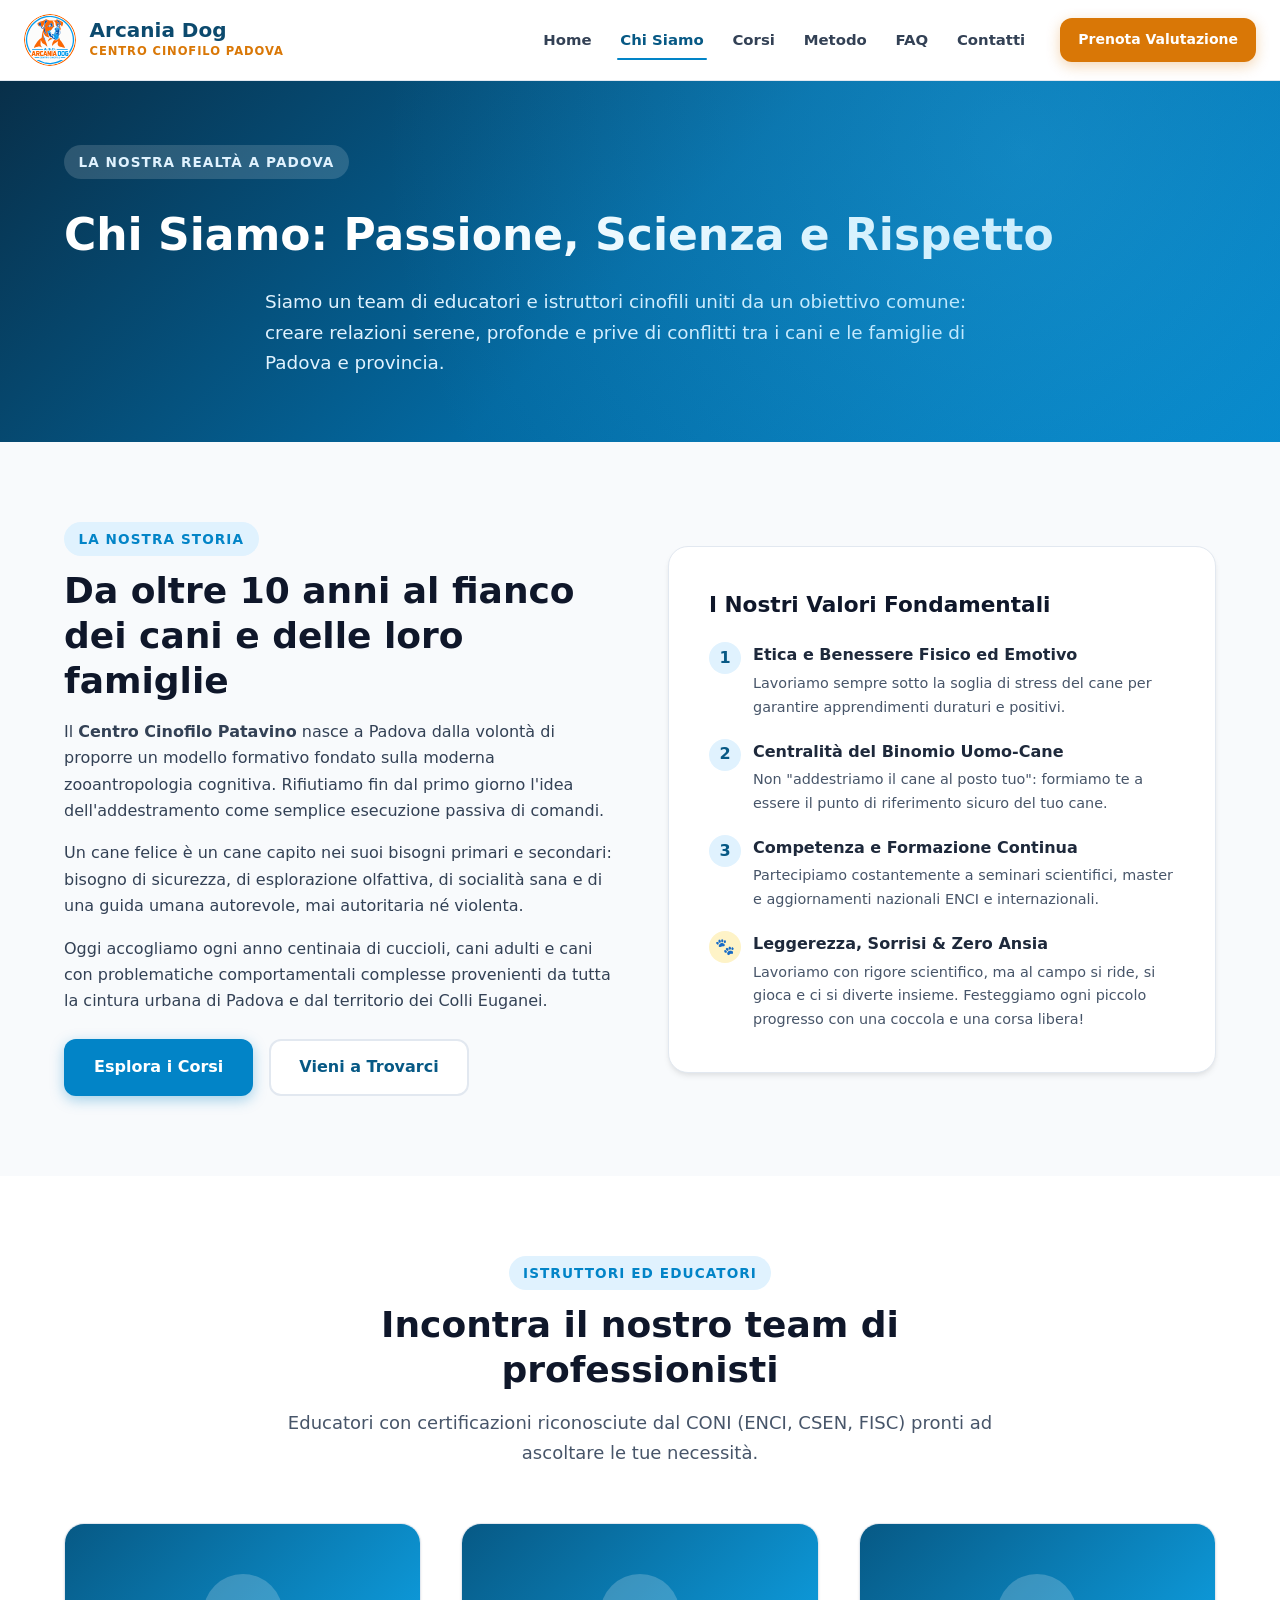
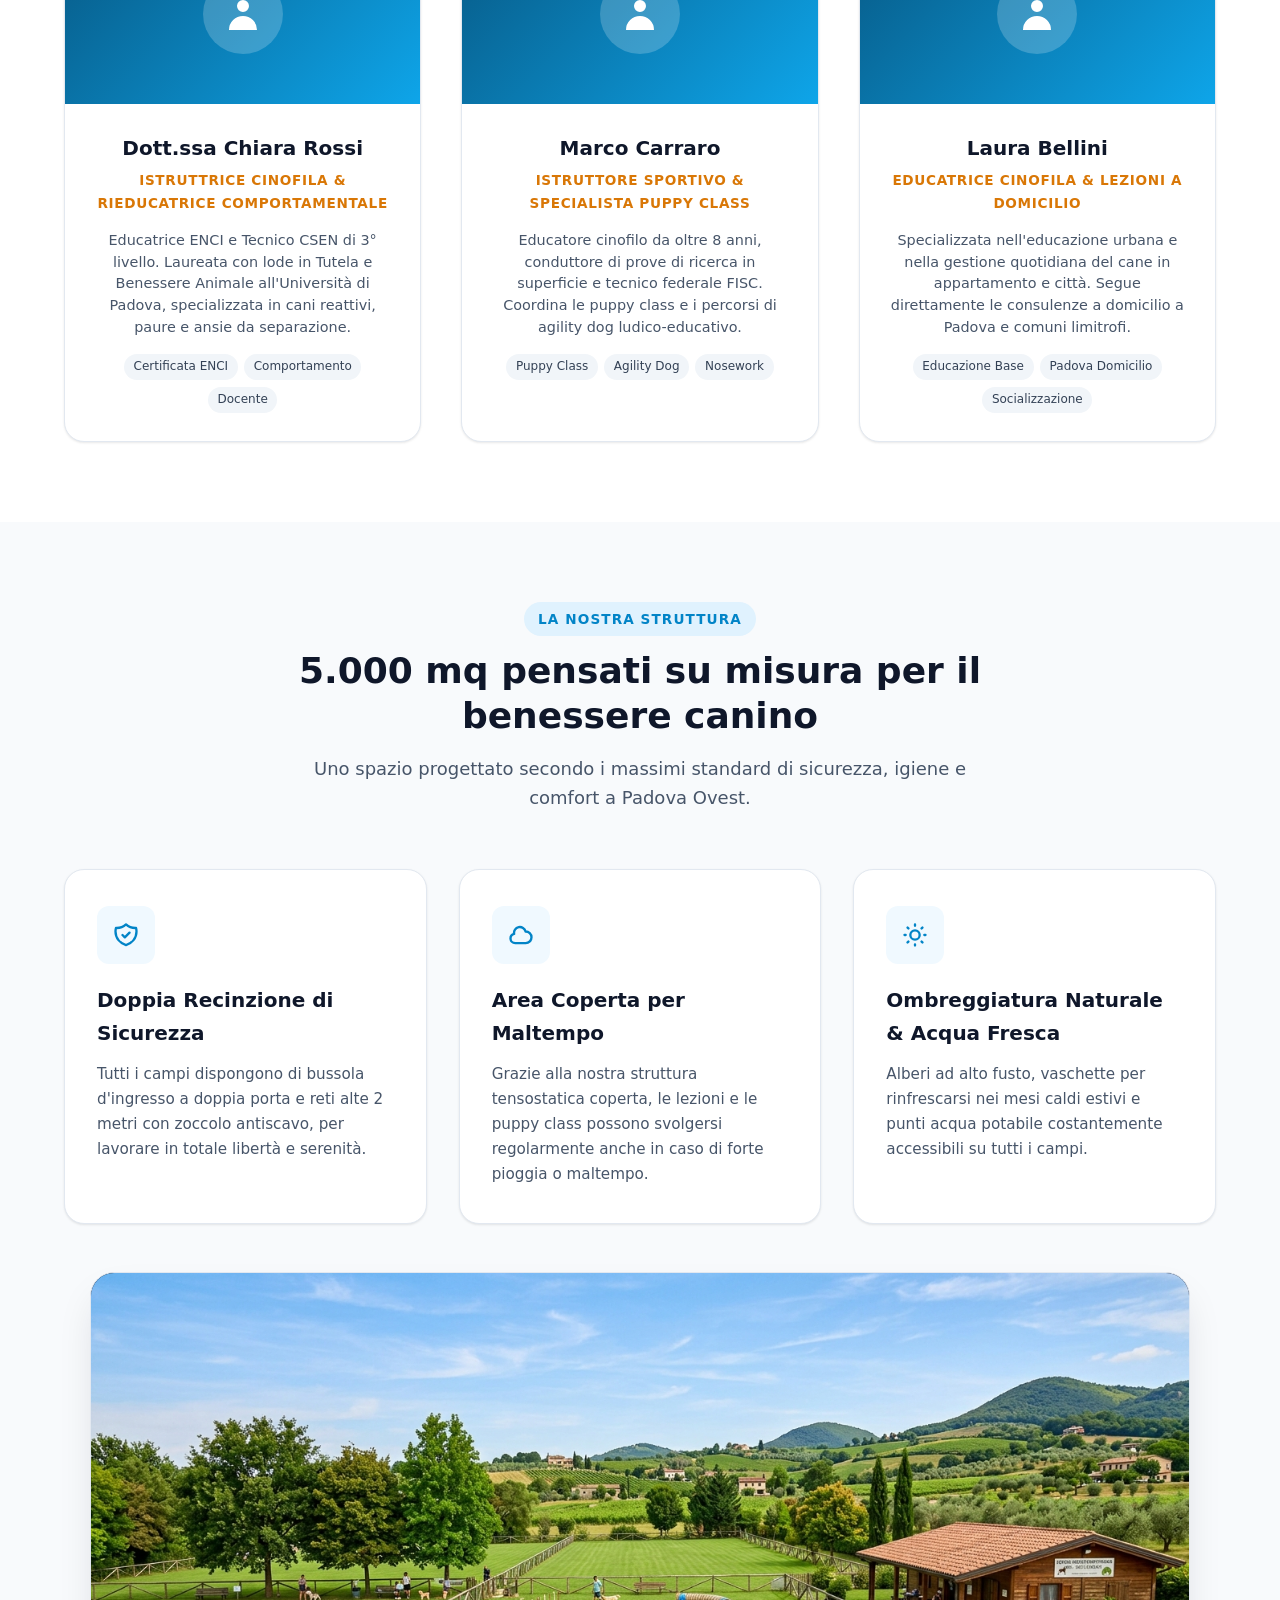
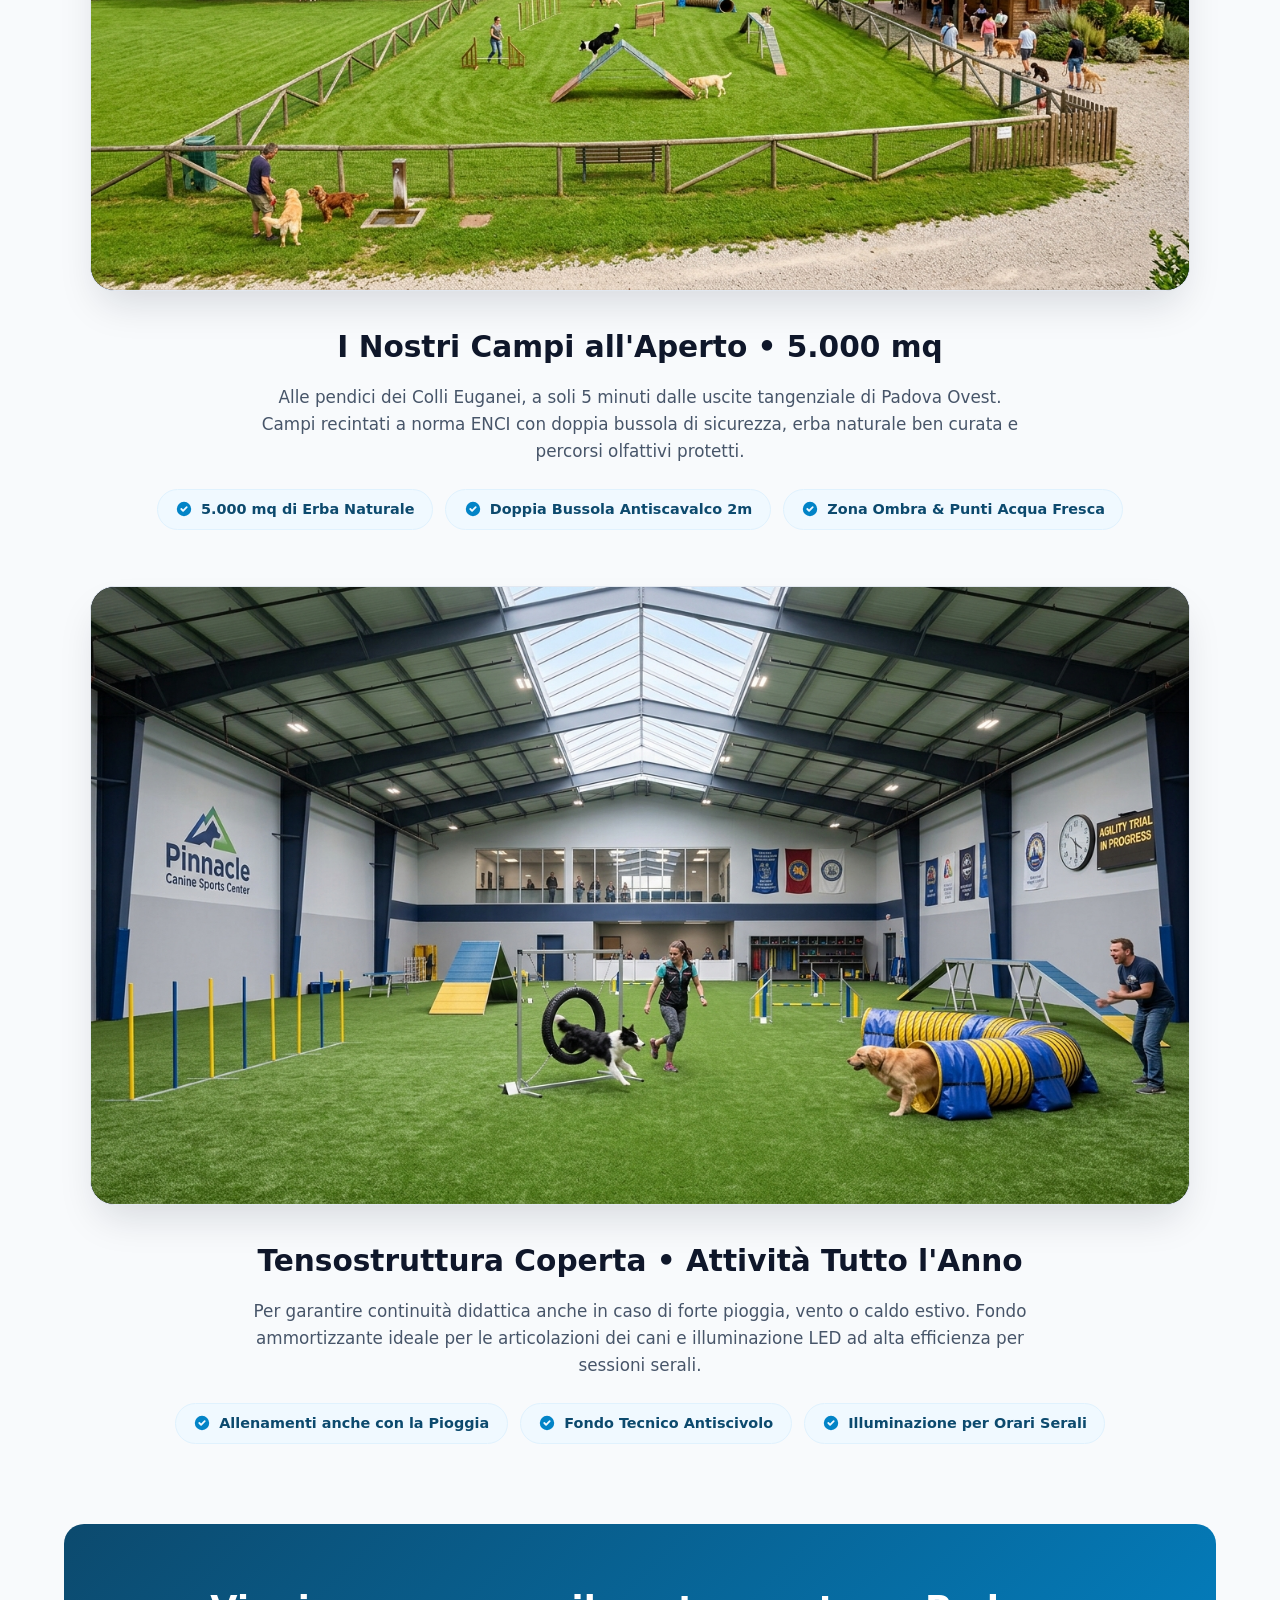
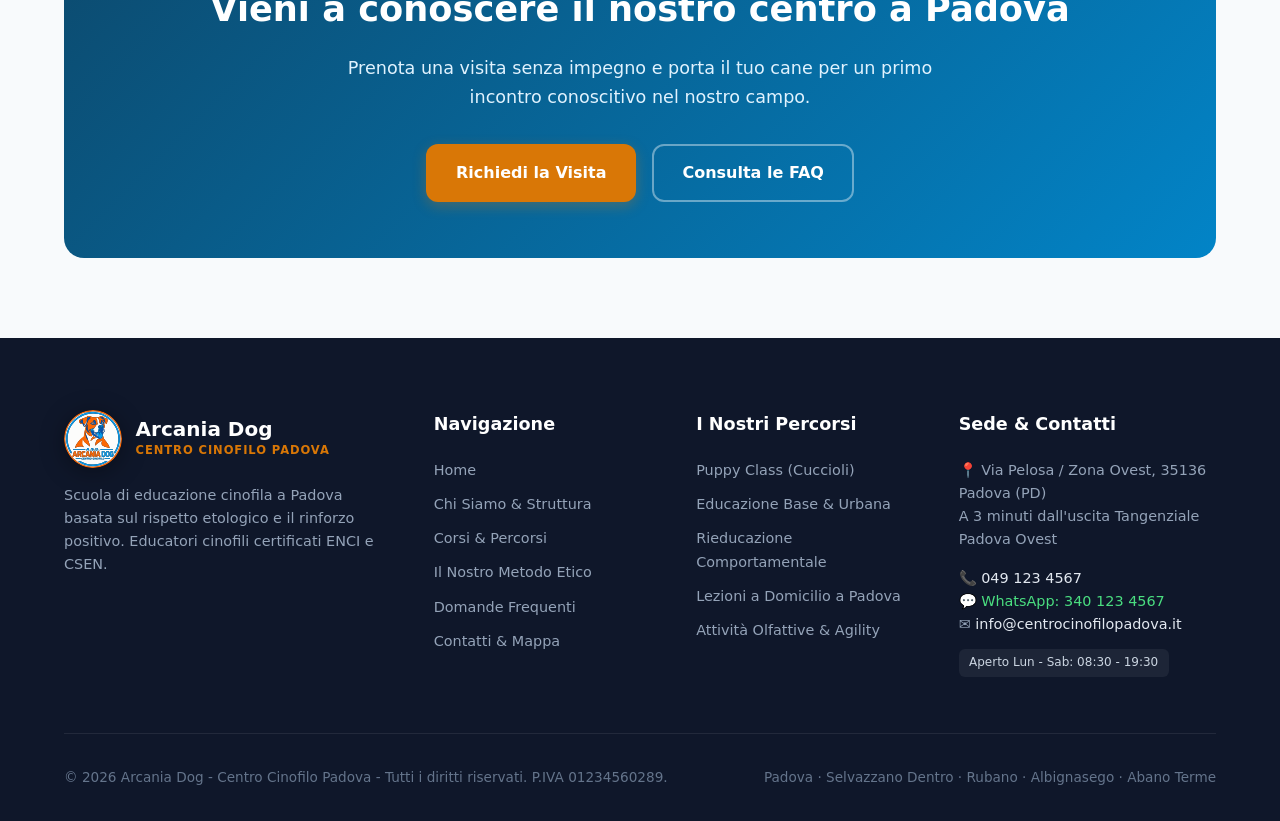
==== commit fe88e2fe: "Aggiunto logo vettoriale SVG come favicon, nell'header e nel footer" ====
--- a/chi-siamo.html
+++ b/chi-siamo.html
@@ -1,11 +1,12 @@
-<!DOCTYPE html>
+﻿<!DOCTYPE html>
 <html lang="it">
 <head>
   <meta charset="UTF-8">
   <meta name="viewport" content="width=device-width, initial-scale=1.0">
   <title>Chi Siamo & Struttura | Centro Cinofilo Patavino Padova</title>
   <meta name="description" content="Scopri chi siamo, la nostra filosofia cinofila e il team di educatori certificati ENCI e CSEN a Padova. Visita il nostro campo di 5.000 mq.">
-  <link rel="stylesheet" href="./css/style.css?v=20261014-6">
+  <link rel="icon" type="image/svg+xml" href="./images/svg/logo-arcania-dog.svg">
+  <link rel="stylesheet" href="./css/style.css?v=20261014-7">
   <style>
     .facility-showcase-container { width: 100%; max-width: 1100px; margin: 0 auto; }
     .facility-showcase-card { position: relative; width: 100%; margin: 0 auto; border-radius: 24px; overflow: hidden; box-shadow: 0 20px 40px -10px rgba(15,23,42,0.15); border: 1px solid #e2e8f0; aspect-ratio: 16/9; background: #0f172a; display: block; }
@@ -17,15 +18,11 @@
   <!-- Header & Navigation -->
   <header class="site-header">
     <div class="container nav-container">
-      <a href="./index.html" class="brand-logo" aria-label="Home Centro Cinofilo Patavino">
-        <div class="brand-icon">
-          <svg width="24" height="24" viewBox="0 0 24 24" fill="currentColor">
-            <path d="M12 10.5c1.66 0 3-1.34 3-3s-1.34-3-3-3-3 1.34-3 3 1.34 3 3 3zm-6.5-1c1.38 0 2.5-1.12 2.5-2.5S6.88 4.5 5.5 4.5 3 5.62 3 7s1.12 2.5 2.5 2.5zm13 0c1.38 0 2.5-1.12 2.5-2.5S19.88 4.5 18.5 4.5 16 5.62 16 7s1.12 2.5 2.5 2.5zm-6.5 4c-3.07 0-7 1.93-7 4.5 0 2.21 2.69 4 7 4s7-1.79 7-4c0-2.57-3.93-4.5-7-4.5z"/>
-          </svg>
-        </div>
+            <a href="./index.html" class="brand-logo" aria-label="Home Arcania Dog">
+        <img src="./images/svg/logo-arcania-dog.svg" alt="Logo Arcania Dog" class="brand-logo-img" width="52" height="52">
         <div class="brand-text">
-          <span class="brand-title">Centro Cinofilo Patavino</span>
-          <span class="brand-sub">Educazione Cani Padova</span>
+          <span class="brand-title">Arcania Dog</span>
+          <span class="brand-sub">Centro Cinofilo Padova</span>
         </div>
       </a>
 
@@ -317,15 +314,11 @@
     <div class="container">
       <div class="footer-grid">
         <div class="footer-col">
-          <div class="brand-logo" style="margin-bottom: 1rem;">
-            <div class="brand-icon">
-              <svg width="22" height="22" viewBox="0 0 24 24" fill="currentColor">
-                <path d="M12 10.5c1.66 0 3-1.34 3-3s-1.34-3-3-3-3 1.34-3 3 1.34 3 3 3zm-6.5-1c1.38 0 2.5-1.12 2.5-2.5S6.88 4.5 5.5 4.5 3 5.62 3 7s1.12 2.5 2.5 2.5zm13 0c1.38 0 2.5-1.12 2.5-2.5S19.88 4.5 18.5 4.5 16 5.62 16 7s1.12 2.5 2.5 2.5zm-6.5 4c-3.07 0-7 1.93-7 4.5 0 2.21 2.69 4 7 4s7-1.79 7-4c0-2.57-3.93-4.5-7-4.5z"/>
-              </svg>
-            </div>
+                    <div class="brand-logo" style="margin-bottom: 1rem;">
+            <img src="./images/svg/logo-arcania-dog.svg" alt="Logo Arcania Dog" class="brand-logo-img brand-logo-footer" width="58" height="58">
             <div class="brand-text">
-              <span class="brand-title" style="color: #fff;">Centro Cinofilo Patavino</span>
-              <span class="brand-sub">Educazione Cani Padova</span>
+              <span class="brand-title" style="color: #fff;">Arcania Dog</span>
+              <span class="brand-sub">Centro Cinofilo Padova</span>
             </div>
           </div>
           <p class="footer-desc">
@@ -375,7 +368,7 @@
 
       <div class="footer-bottom">
         <div>
-          &copy; 2026 Centro Cinofilo Patavino - Tutti i diritti riservati. P.IVA 01234560289.
+          &copy; 2026 Arcania Dog - Centro Cinofilo Padova - Tutti i diritti riservati. P.IVA 01234560289.
         </div>
         <div>
           <span>Padova &middot; Selvazzano Dentro &middot; Rubano &middot; Albignasego &middot; Abano Terme</span>
--- a/css/style.css
+++ b/css/style.css
@@ -220,6 +220,26 @@
   text-decoration: none;
   flex-shrink: 0;
   margin-right: 3rem; /* Guaranteed comfortable whitespace between logo and menu */
+}
+
+.brand-logo-img {
+  width: 52px;
+  height: 52px;
+  object-fit: contain;
+  flex-shrink: 0;
+  border-radius: 50%;
+  display: block;
+  transition: transform 0.25s ease, filter 0.25s ease;
+}
+
+.brand-logo:hover .brand-logo-img {
+  transform: scale(1.06);
+}
+
+.brand-logo-footer {
+  width: 58px;
+  height: 58px;
+  filter: drop-shadow(0 4px 12px rgba(0, 0, 0, 0.4));
 }
 
 .brand-icon {
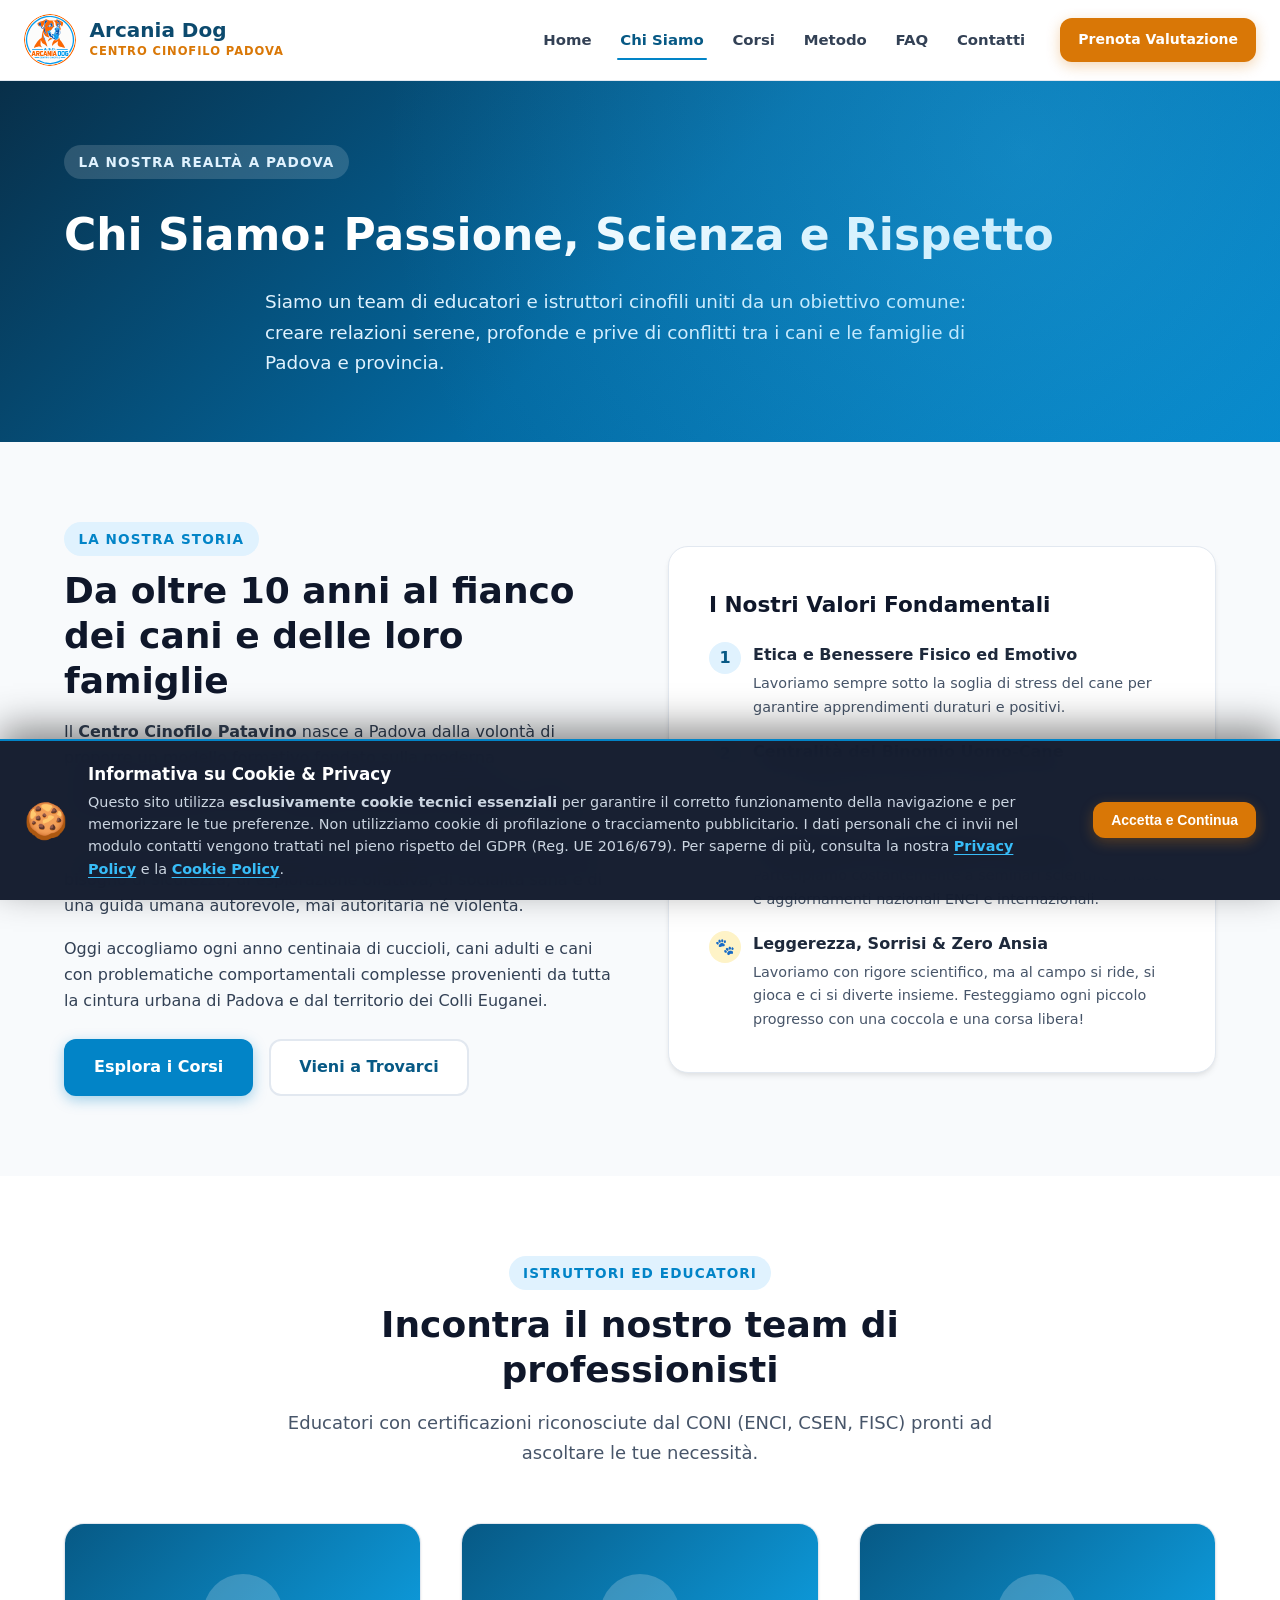
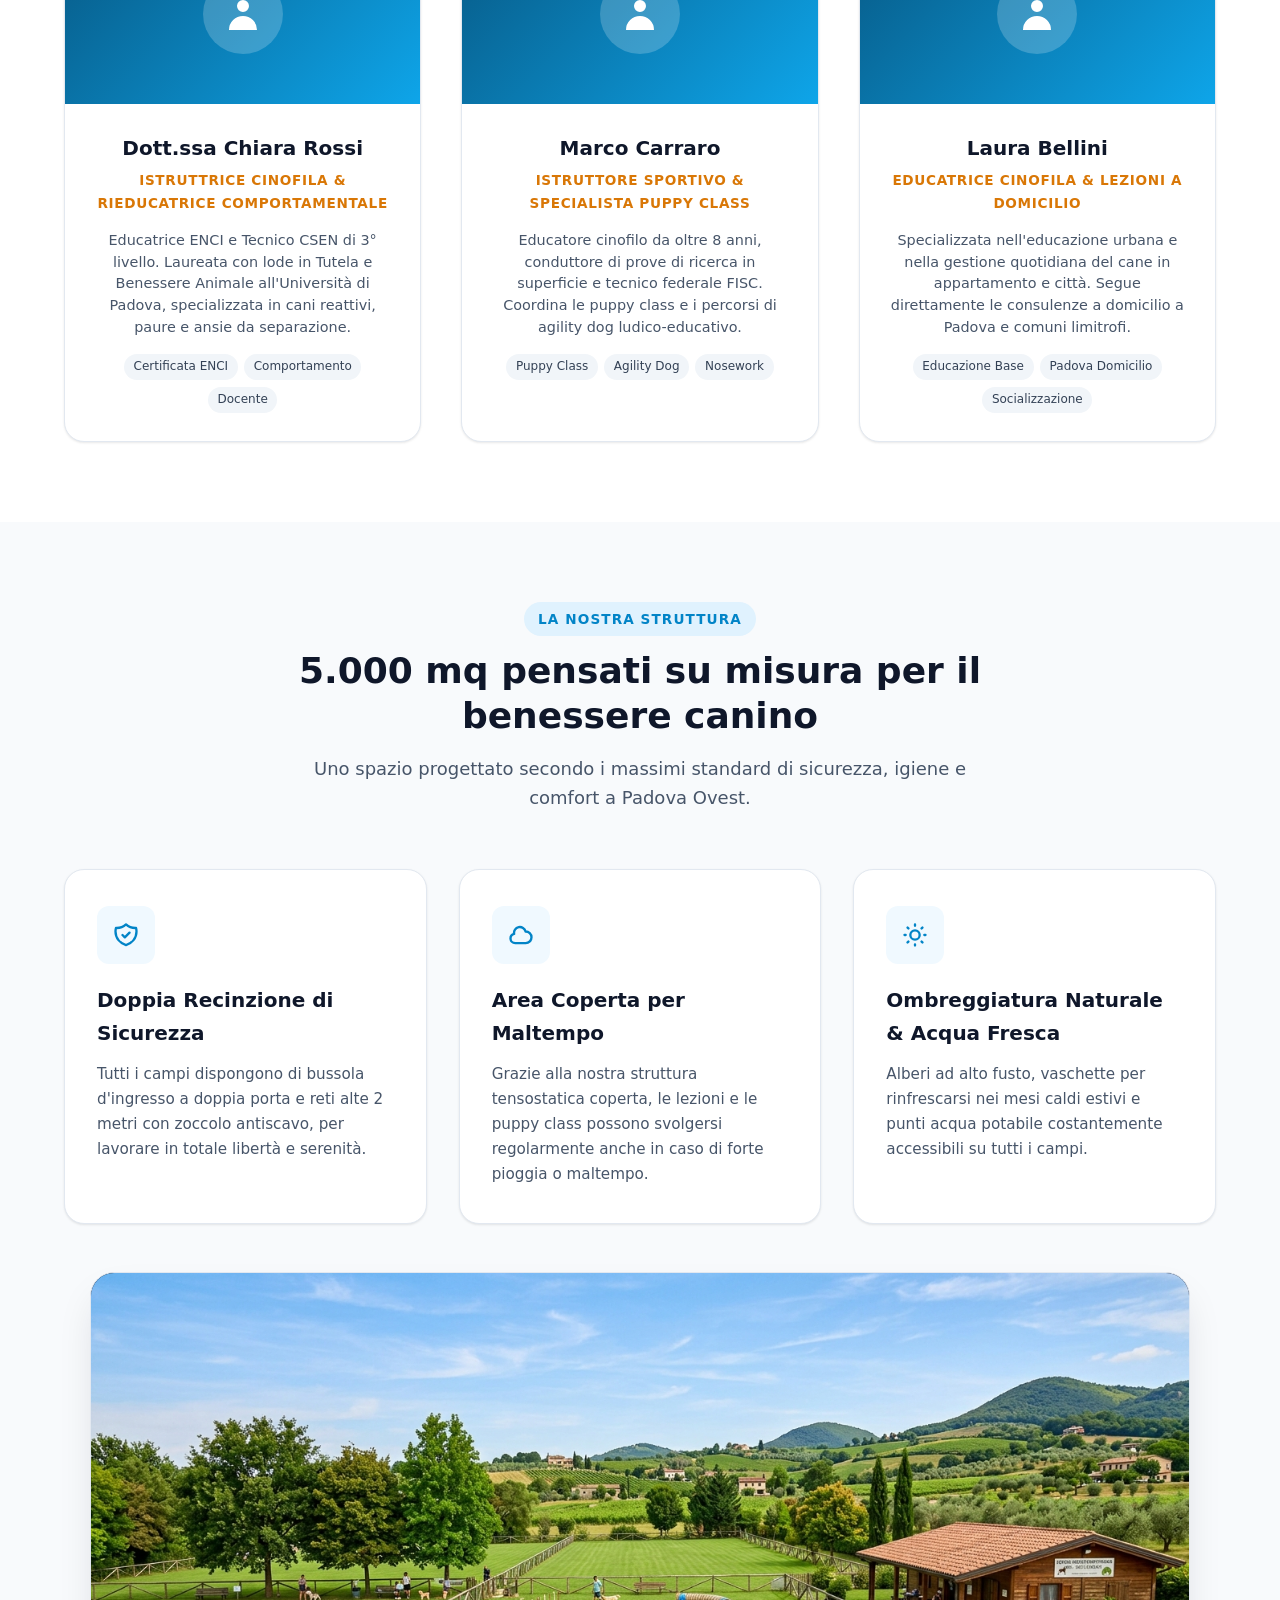
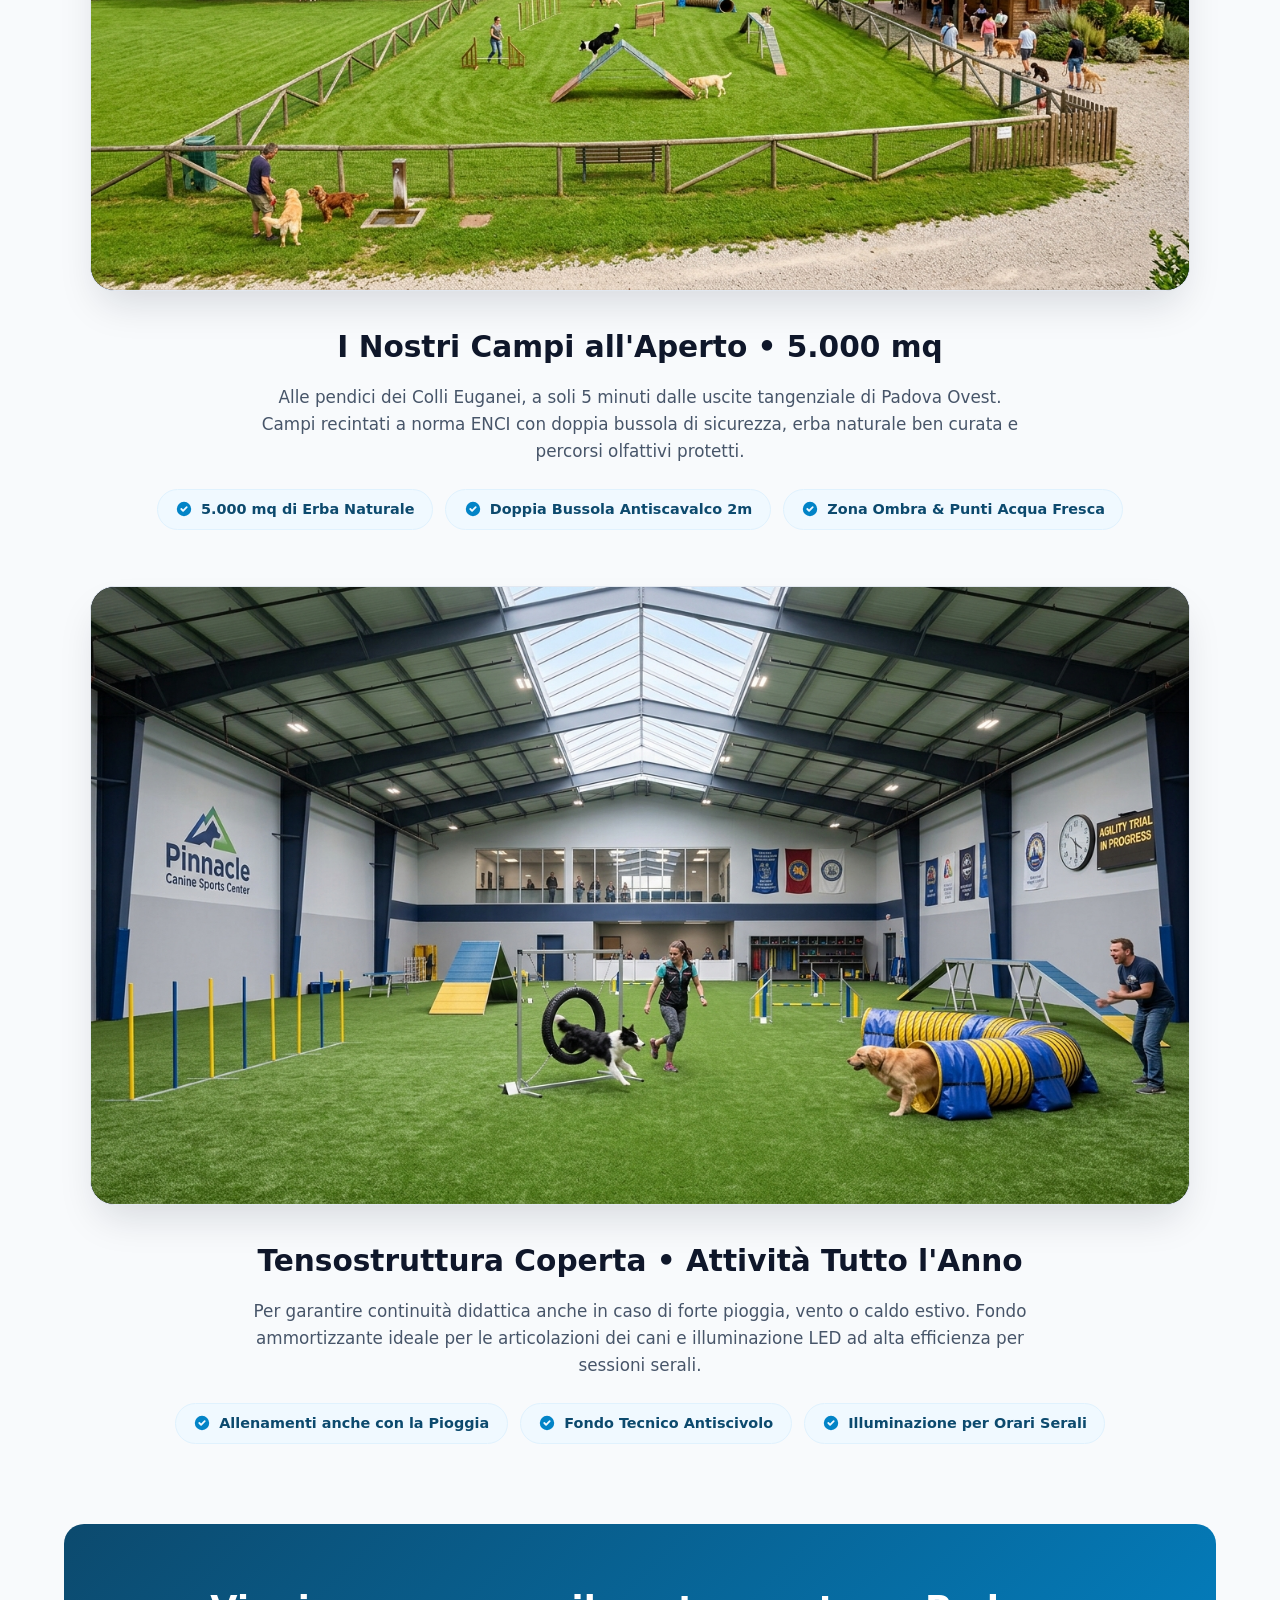
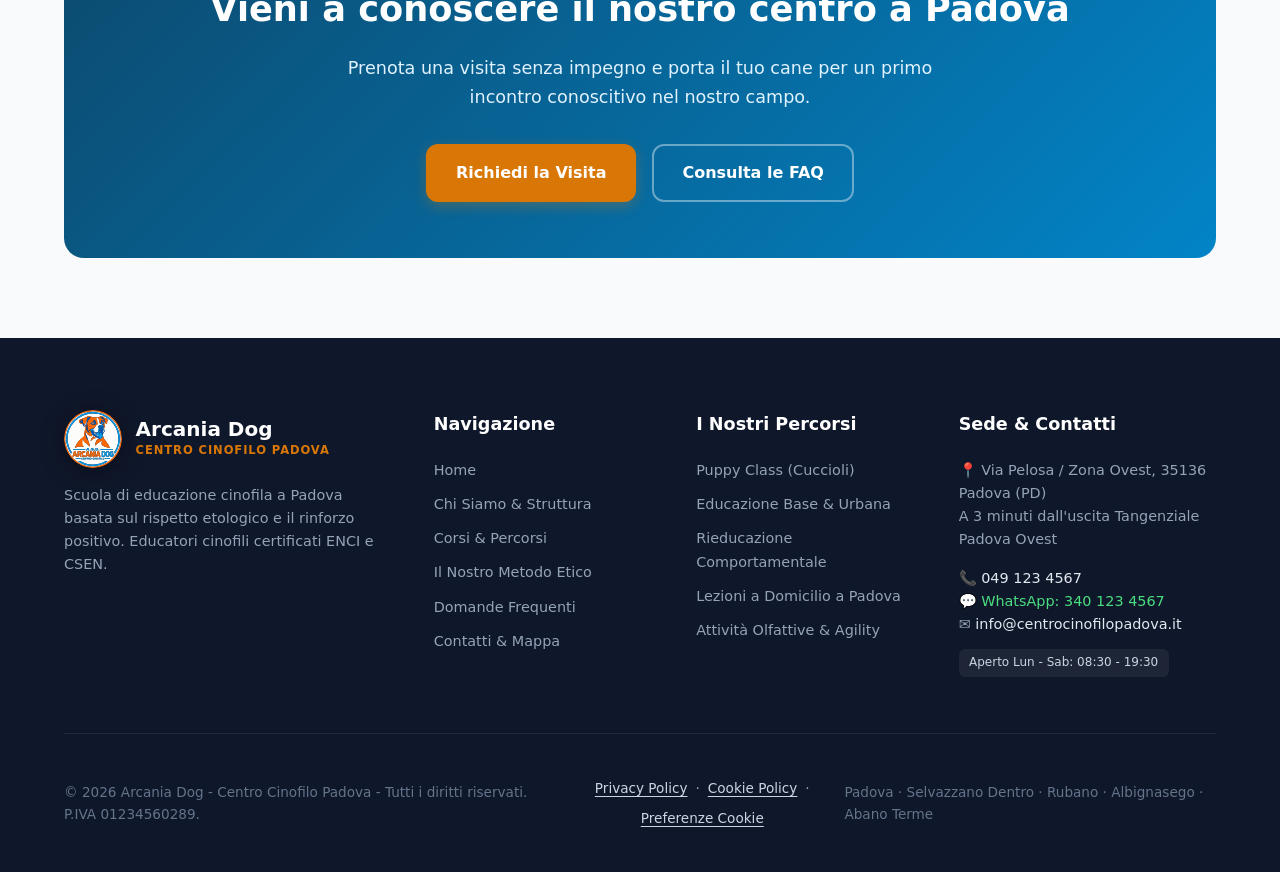
==== commit 6937bfc0: "Aggiunto Cookie & Privacy banner e pagine esplicative Privacy Policy e Cookie Policy nel footer" ====
--- a/chi-siamo.html
+++ b/chi-siamo.html
@@ -370,6 +370,11 @@
         <div>
           &copy; 2026 Arcania Dog - Centro Cinofilo Padova - Tutti i diritti riservati. P.IVA 01234560289.
         </div>
+        <div class="footer-legal-links">
+          <a href="./privacy-policy.html">Privacy Policy</a> &middot; 
+          <a href="./cookie-policy.html">Cookie Policy</a> &middot; 
+          <a href="#" id="manageCookiesLink">Preferenze Cookie</a>
+        </div>
         <div>
           <span>Padova &middot; Selvazzano Dentro &middot; Rubano &middot; Albignasego &middot; Abano Terme</span>
         </div>
--- a/css/style.css
+++ b/css/style.css
@@ -1482,3 +1482,247 @@
   }
 }
 
+
+/* ==========================================================================
+   Cookie & Privacy Banner
+   ========================================================================== */
+.cookie-banner {
+  position: fixed;
+  bottom: -220px;
+  left: 0;
+  right: 0;
+  z-index: 999999;
+  background: rgba(15, 23, 42, 0.96);
+  backdrop-filter: blur(16px);
+  -webkit-backdrop-filter: blur(16px);
+  border-top: 2px solid #0284c7;
+  box-shadow: 0 -12px 36px rgba(0, 0, 0, 0.45);
+  padding: 1.25rem 1.5rem;
+  color: #f1f5f9;
+  transition: bottom 0.4s cubic-bezier(0.16, 1, 0.3, 1), opacity 0.4s ease;
+  opacity: 0;
+  pointer-events: none;
+}
+
+.cookie-banner.visible {
+  bottom: 0;
+  opacity: 1;
+  pointer-events: auto;
+}
+
+.cookie-banner-container {
+  max-width: 1240px;
+  margin: 0 auto;
+  display: flex;
+  align-items: center;
+  justify-content: space-between;
+  gap: 2rem;
+}
+
+.cookie-banner-content {
+  display: flex;
+  align-items: center;
+  gap: 1.25rem;
+  font-size: 0.92rem;
+  line-height: 1.55;
+}
+
+.cookie-banner-icon {
+  font-size: 2.2rem;
+  line-height: 1;
+  flex-shrink: 0;
+}
+
+.cookie-banner-text h4 {
+  font-size: 1.05rem;
+  font-weight: 800;
+  color: #fff;
+  margin: 0 0 0.25rem 0;
+}
+
+.cookie-banner-text p {
+  margin: 0;
+  color: #cbd5e1;
+  font-size: 0.9rem;
+}
+
+.cookie-banner-text a {
+  color: #38bdf8;
+  text-decoration: underline;
+  text-underline-offset: 3px;
+  font-weight: 600;
+  transition: color 0.2s ease;
+}
+
+.cookie-banner-text a:hover {
+  color: #7dd3fc;
+}
+
+.cookie-banner-actions {
+  display: flex;
+  align-items: center;
+  gap: 0.85rem;
+  flex-shrink: 0;
+}
+
+@media (max-width: 820px) {
+  .cookie-banner-container {
+    flex-direction: column;
+    align-items: stretch;
+    gap: 1.15rem;
+  }
+  .cookie-banner-actions {
+    width: 100%;
+  }
+  .cookie-banner-actions .btn {
+    width: 100%;
+    text-align: center;
+    justify-content: center;
+  }
+}
+
+/* ==========================================================================
+   Policy Pages (Privacy & Cookie)
+   ========================================================================== */
+.policy-section {
+  padding: 3.5rem 0 5rem;
+  background-color: var(--light-50);
+}
+
+.policy-container {
+  max-width: 880px;
+  margin: 0 auto;
+}
+
+.policy-card {
+  background: var(--white);
+  border: 1px solid #e2e8f0;
+  border-radius: 24px;
+  padding: 3rem;
+  box-shadow: 0 10px 30px -10px rgba(15, 23, 42, 0.08);
+  color: var(--dark-800);
+}
+
+.policy-badge {
+  display: inline-flex;
+  align-items: center;
+  gap: 0.45rem;
+  background: #f0fdf4;
+  color: #166534;
+  border: 1px solid #bbf7d0;
+  padding: 0.35rem 0.95rem;
+  border-radius: 9999px;
+  font-size: 0.82rem;
+  font-weight: 700;
+  margin-bottom: 1.75rem;
+}
+
+.policy-badge.badge-blue {
+  background: #f0f9ff;
+  color: #0369a1;
+  border-color: #bae6fd;
+}
+
+.policy-card h2 {
+  font-size: 1.4rem;
+  font-weight: 800;
+  color: var(--primary-950);
+  margin-top: 2.25rem;
+  margin-bottom: 0.85rem;
+  border-bottom: 2px solid #f1f5f9;
+  padding-bottom: 0.6rem;
+}
+
+.policy-card h3 {
+  font-size: 1.15rem;
+  font-weight: 700;
+  color: var(--primary-900);
+  margin-top: 1.5rem;
+  margin-bottom: 0.5rem;
+}
+
+.policy-card p, .policy-card li {
+  font-size: 0.97rem;
+  line-height: 1.75;
+  color: #334155;
+  margin-bottom: 1rem;
+}
+
+.policy-card ul {
+  padding-left: 1.5rem;
+  margin-bottom: 1.25rem;
+}
+
+.policy-card li {
+  margin-bottom: 0.5rem;
+}
+
+.policy-callout {
+  background: #f8fafc;
+  border-left: 4px solid var(--primary-600);
+  padding: 1.25rem 1.5rem;
+  border-radius: 0 12px 12px 0;
+  margin: 1.75rem 0;
+}
+
+.policy-callout p {
+  margin: 0;
+  font-size: 0.94rem;
+  color: var(--dark-700);
+  line-height: 1.6;
+}
+
+.policy-table-wrapper {
+  overflow-x: auto;
+  margin: 1.5rem 0;
+}
+
+.policy-table {
+  width: 100%;
+  border-collapse: collapse;
+  text-align: left;
+  font-size: 0.92rem;
+}
+
+.policy-table th, .policy-table td {
+  padding: 0.85rem 1rem;
+  border: 1px solid #e2e8f0;
+}
+
+.policy-table th {
+  background: #f8fafc;
+  font-weight: 700;
+  color: var(--dark-900);
+}
+
+.policy-table td {
+  color: #475569;
+}
+
+.footer-legal-links {
+  margin: 0.65rem 0;
+  font-size: 0.85rem;
+  color: #94a3b8;
+  display: flex;
+  align-items: center;
+  justify-content: center;
+  flex-wrap: wrap;
+  gap: 0.5rem;
+}
+
+.footer-legal-links a {
+  color: #cbd5e1;
+  text-decoration: underline;
+  text-underline-offset: 3px;
+  transition: color 0.2s ease;
+}
+
+.footer-legal-links a:hover {
+  color: #38bdf8;
+}
+
+@media (max-width: 640px) {
+  .policy-card {
+    padding: 2rem 1.25rem;
+  }
+}
